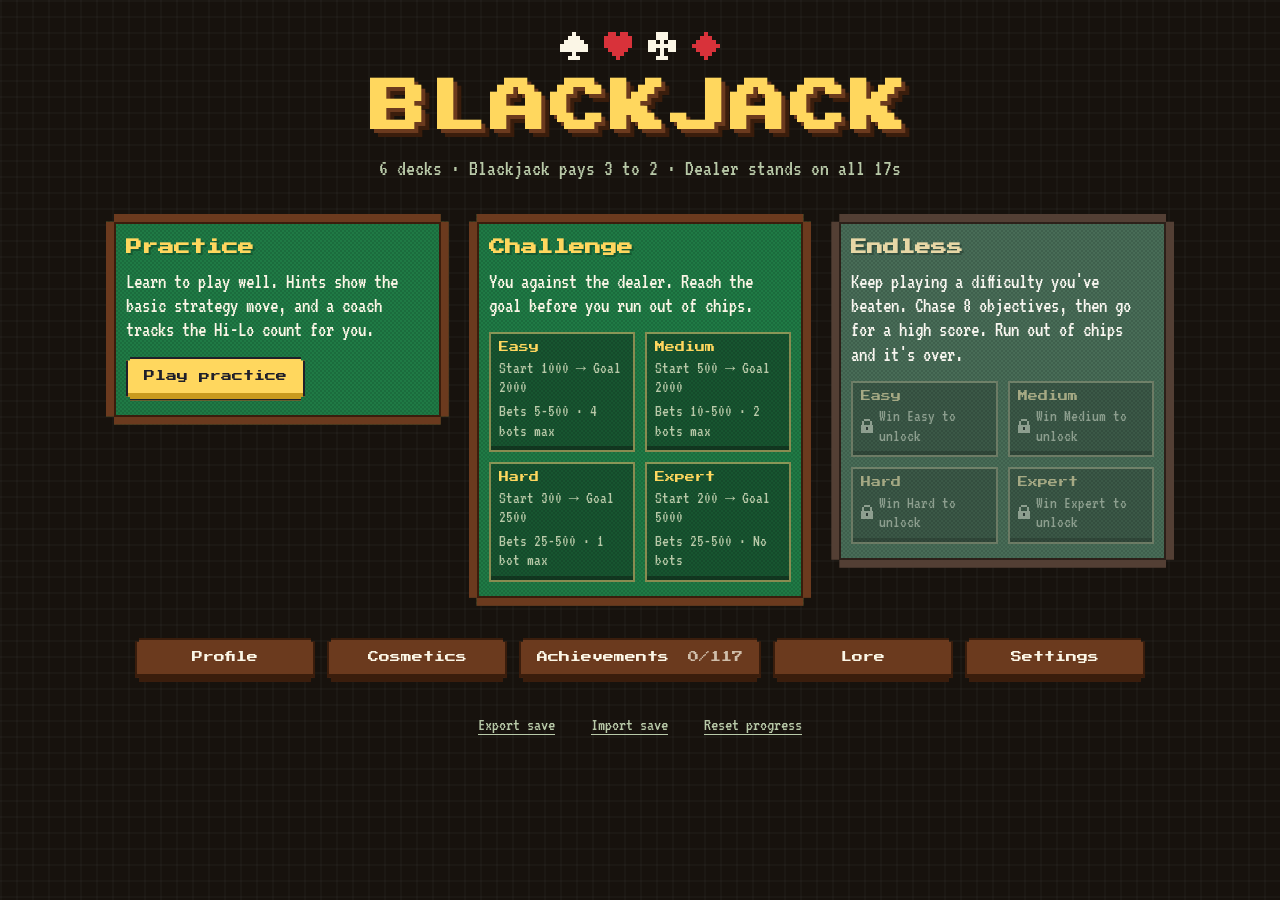
==== index.html @ fc5b804d "Add music and black-hole sounds for Eclipse A bossa nova on the main menu and a tune for each of the" ====
<!doctype html>
<html lang="en">
<head>
  <meta charset="utf-8">
  <meta name="viewport" content="width=device-width, initial-scale=1">
  <title>Blackjack Table</title>
  <link rel="preconnect" href="https://fonts.googleapis.com">
  <link rel="preconnect" href="https://fonts.gstatic.com" crossorigin>
  <link rel="stylesheet" href="https://fonts.googleapis.com/css2?family=Press+Start+2P&family=VT323&display=swap">
  <link rel="stylesheet" href="css/style.css">
  <link rel="stylesheet" href="css/scenarios.css">
  <link rel="stylesheet" href="css/cosmetics.css">
  <link rel="stylesheet" href="css/dealertalk.css">
  <link rel="stylesheet" href="css/sound.css">
</head>
<body>
  <!-- Main menu -->
  <section id="menu" class="menu" aria-label="Main menu"></section>
  <section id="lore" class="menu lore" aria-label="Lore" hidden></section>
  <section id="settings" class="menu lore" aria-label="Settings" hidden></section>

  <!-- Table -->
  <div id="game" hidden>
    <header class="topbar">
      <div class="brand">
        <h1>Blackjack</h1>
        <span id="mode-label" class="mode-label"></span>
      </div>
      <div class="stats">
        <div class="stat"><span class="stat-label">Bankroll</span><strong id="bankroll">0</strong></div>
        <div class="stat" id="goal-stat" hidden><span class="stat-label" id="goal-label">Goal</span><strong id="goal"></strong></div>
        <div class="stat"><span class="stat-label">Shoe</span><span id="shoe"></span></div>
        <button id="to-menu" class="btn btn-ghost" type="button">Menu</button>
      </div>
    </header>

    <main>
      <div class="progress" id="progress" hidden><div class="progress-fill" id="progress-fill"></div></div>
      <section class="table" aria-label="Blackjack table">
        <div class="dealer">
          <div class="dealer-label">Dealer <span id="dealer-total" class="total"></span></div>
          <div class="cards" id="dealer-cards"></div>
        </div>
        <div class="table-print">
          <div class="print-main">BLACKJACK PAYS 3 TO 2</div>
          <div class="print-sub" id="table-limits"></div>
        </div>
        <div class="message" id="message" aria-live="polite"></div>
        <div class="seats" id="seats"></div>
      </section>

      <section class="controls" id="controls" aria-label="Controls"></section>
      <section class="coach" id="coach" hidden aria-label="Practice coach"></section>
    </main>
  </div>

  <div class="overlay" id="overlay" hidden>
    <div class="dialog" id="dialog" role="dialog" aria-modal="true"></div>
  </div>

  <script src="js/save.js"></script>
  <script src="js/audio.js"></script>
  <script src="js/music.js"></script>
  <script src="js/engine.js"></script>
  <script src="js/strategy.js"></script>
  <script src="js/sprites.js"></script>
  <script src="js/modes.js"></script>
  <script src="js/dealers.js"></script>
  <script src="js/scenarios.js"></script>
  <script src="js/cosmetics.js"></script>
  <script src="js/achievements.js"></script>
  <script src="js/lore.js"></script>
  <script src="js/phrases.js"></script>
  <script src="js/dealertalk.js"></script>
  <script src="js/gamesounds.js"></script>
  <script src="js/ui.js"></script>
</body>
</html>
---- css/style.css ----
/* Pixel-art casino table. Everything snaps to a 2px / 4px grid: no blur, no gradients, no rounded corners. */
:root {
  --ink: #fbf6e6;
  --muted: #b8c9a8;
  --shadow: #0b0f0a;
  --felt: #1f7a45;
  --felt-dot: #1b6c3d;
  --felt-dark: #155a32;
  --felt-line: #e9d27a;
  --rail: #6b3a1e;
  --rail-light: #9a5a2c;
  --rail-dark: #3a1d0c;
  --gold: #ffd75e;
  --card: #fbf6e6;
  --card-edge: #2a2a33;
  --card-ink: #20202a;
  --card-red: #d8323a;
  --back: #b02a3a;
  --back-dark: #7a1a26;
  --win: #5fd068;
  --lose: #f05a4f;
  --push: #c8c2ae;
  --bg: #17120d;
  --btn: #fbf6e6;
  --btn-ink: #20202a;
  --btn-edge: #20202a;
  --font-pixel: "Press Start 2P", ui-monospace, "Courier New", monospace;
  --font-text: "VT323", ui-monospace, "Courier New", monospace;
  --card-w: 56px;
  --card-h: 80px;
  color-scheme: dark;
}

* { box-sizing: border-box; }
html, body { margin: 0; }
body {
  background-color: var(--bg);
  /* faint pixel grid on the casino floor */
  background-image:
    linear-gradient(90deg, rgba(255, 255, 255, 0.025) 2px, transparent 2px),
    linear-gradient(rgba(255, 255, 255, 0.025) 2px, transparent 2px);
  background-size: 16px 16px;
  color: var(--ink);
  font-family: var(--font-text);
  font-size: 20px;
  line-height: 1.15;
  min-height: 100vh;
  -webkit-font-smoothing: none;
}
svg { display: block; image-rendering: pixelated; }

/* Stepped corners for any "pixel box" */
.card, .table, .btn, .seat, .topbar, .result, .total, .bet-amount, .bot-tag {
  clip-path: polygon(
    0 var(--px, 4px), var(--px, 4px) var(--px, 4px), var(--px, 4px) 0,
    calc(100% - var(--px, 4px)) 0, calc(100% - var(--px, 4px)) var(--px, 4px), 100% var(--px, 4px),
    100% calc(100% - var(--px, 4px)), calc(100% - var(--px, 4px)) calc(100% - var(--px, 4px)),
    calc(100% - var(--px, 4px)) 100%, var(--px, 4px) 100%, var(--px, 4px) calc(100% - var(--px, 4px)),
    0 calc(100% - var(--px, 4px)));
}

/* ---------- top bar ---------- */
.topbar {
  display: flex; align-items: center; justify-content: space-between; flex-wrap: wrap; gap: 8px 16px;
  margin: 12px 16px 0; padding: 12px 16px;
  background: var(--rail);
  box-shadow: inset 0 -4px 0 var(--rail-dark), inset 0 4px 0 var(--rail-light);
}
.topbar h1 {
  margin: 0; font-family: var(--font-pixel); font-size: 18px; color: var(--gold);
  text-shadow: 3px 3px 0 var(--rail-dark); letter-spacing: 2px;
}
.stats { display: flex; align-items: center; gap: 16px; flex-wrap: wrap; }
.stat { display: flex; gap: 8px; align-items: baseline; }
.stat-label { font-family: var(--font-pixel); font-size: 8px; color: #e9c9a0; }
#bankroll { font-family: var(--font-pixel); font-size: 16px; color: var(--gold); text-shadow: 2px 2px 0 var(--rail-dark); }
#shoe { font-size: 20px; }

main { max-width: 1200px; margin: 0 auto; padding: 16px; }

/* ---------- table ---------- */
.table {
  --px: 12px;
  position: relative;
  background-color: var(--felt);
  /* 2px dither pattern on the felt */
  background-image: repeating-conic-gradient(var(--felt-dot) 0 25%, transparent 0 50%);
  background-size: 4px 4px;
  padding: 28px 24px 44px;
  box-shadow: inset 0 0 0 12px var(--rail), inset 0 0 0 16px var(--rail-dark);
  min-height: 520px;
}
.table::after { /* inner gold racetrack line */
  content: ""; position: absolute; inset: 24px; pointer-events: none;
  border: 2px dashed rgba(233, 210, 122, 0.3);
}

.dealer { display: flex; flex-direction: column; align-items: center; gap: 10px; min-height: 124px; padding-top: 8px; }
.dealer-label { font-family: var(--font-pixel); font-size: 10px; color: var(--felt-line); display: flex; align-items: center; gap: 8px; }

.table-print { text-align: center; margin: 16px auto 8px; color: var(--felt-line); }
.print-main { font-family: var(--font-pixel); font-size: 16px; letter-spacing: 2px; text-shadow: 2px 2px 0 var(--felt-dark); }
.print-sub { font-size: 18px; margin-top: 6px; opacity: 0.9; }

.message {
  text-align: center; min-height: 1.6em; margin: 6px 0 16px;
  font-family: var(--font-pixel); font-size: 11px; line-height: 1.6; color: #fff;
  text-shadow: 2px 2px 0 var(--shadow);
}

/* Seat 1 (first base) sits on the dealer's left = the right side of the screen. */
.seats { position: relative; z-index: 1; display: flex; flex-direction: row-reverse; justify-content: center; gap: 8px; flex-wrap: wrap-reverse; }
.seat {
  --px: 4px;
  flex: 1 1 0; min-width: 124px; max-width: 160px; min-height: 196px;
  padding: 8px; display: flex; flex-direction: column; gap: 6px;
  background: rgba(11, 15, 10, 0.22);
  box-shadow: inset 0 0 0 2px rgba(233, 210, 122, 0.55);
}
.seat.empty { background: transparent; box-shadow: none; outline: 2px dashed rgba(233, 210, 122, 0.45); outline-offset: -2px; clip-path: none; }
.seat.player { cursor: pointer; }
.seat.selected { box-shadow: inset 0 0 0 4px var(--gold); }
.seat.active { box-shadow: inset 0 0 0 4px #fff; animation: blink 0.8s steps(1) infinite; }
@keyframes blink { 50% { box-shadow: inset 0 0 0 4px var(--gold); } }

.seat-head { display: flex; align-items: center; gap: 6px; min-height: 22px; }
.seat-num {
  width: 20px; height: 20px; display: grid; place-items: center; flex: none;
  font-family: var(--font-pixel); font-size: 8px; color: var(--felt-dark); background: var(--felt-line);
}
.seat-name { flex: 1; font-size: 20px; overflow: hidden; text-overflow: ellipsis; white-space: nowrap; }
.bot-tag { --px: 2px; font-family: var(--font-pixel); font-size: 6px; padding: 3px 4px; background: var(--muted); color: var(--felt-dark); vertical-align: middle; }
.leave {
  background: none; border: none; color: var(--muted); cursor: pointer; padding: 0 4px;
  font-family: var(--font-pixel); font-size: 10px;
}
.leave:hover, .leave:focus-visible { color: #fff; }
.seat-body { flex: 1; display: flex; flex-direction: column; align-items: center; justify-content: flex-end; gap: 8px; }
.seat.empty .seat-body { justify-content: center; }
.seat-hint { color: var(--muted); font-size: 18px; }

.hands { display: flex; flex-direction: column; gap: 6px; width: 100%; align-items: center; }
.hand { display: flex; flex-direction: column; align-items: center; gap: 4px; padding: 4px; }
.hand.active-hand { background: rgba(255, 255, 255, 0.14); }
.hand.finished { opacity: 0.85; }
.hand-info { display: flex; gap: 6px; align-items: center; flex-wrap: wrap; justify-content: center; }
.hand-bet { color: var(--gold); font-size: 18px; }
.hand-tags { font-size: 16px; color: var(--muted); }
.total {
  --px: 2px; font-family: var(--font-pixel); font-size: 9px; padding: 4px 6px;
  background: var(--shadow); color: #fff;
}
.total:empty { display: none; }
.result { --px: 2px; font-family: var(--font-pixel); font-size: 8px; padding: 4px 5px; color: var(--shadow); }
.r-win, .r-blackjack { background: var(--win); }
.r-lose, .r-bust { background: var(--lose); }
.r-push, .r-surrender { background: var(--push); }

/* ---------- cards ---------- */
.cards { display: flex; min-height: var(--card-h); filter: drop-shadow(3px 3px 0 rgba(11, 15, 10, 0.55)); }
.card {
  --px: 4px;
  width: var(--card-w); height: var(--card-h); flex: none; position: relative;
  background: var(--card); color: var(--card-ink);
  box-shadow: inset 0 0 0 2px var(--card-edge), inset -4px -4px 0 2px #e2dbc4;
}
.card + .card { margin-left: calc(var(--card-w) * -0.5); }
.dealer .card + .card { margin-left: 8px; }
.card.red { color: var(--card-red); }
.card .corner {
  position: absolute; top: 7px; left: 7px; display: flex; flex-direction: column; align-items: center; gap: 4px;
}
.card .rank { font-family: var(--font-pixel); font-size: 11px; line-height: 1; }
.card .corner .px-suit { width: 10px; height: 10px; }
.card .pip { position: absolute; right: 7px; bottom: 7px; }
.card .pip .px-suit { width: 21px; height: 21px; }
.card.back {
  background-color: var(--back);
  background-image: repeating-conic-gradient(var(--back-dark) 0 25%, transparent 0 50%);
  background-size: 8px 8px;
  box-shadow: inset 0 0 0 2px var(--card-edge), inset 0 0 0 6px var(--card);
}
.card.fresh { animation: deal 0.24s steps(4) both; }
@keyframes deal {
  from { transform: translate(0, -32px); opacity: 0; }
  to { transform: none; opacity: 1; }
}

/* ---------- chips ---------- */
.bet-spot {
  min-width: 64px; min-height: 64px; padding: 6px;
  display: flex; flex-direction: column; align-items: center; justify-content: flex-end; gap: 4px;
  outline: 2px solid rgba(233, 210, 122, 0.6); outline-offset: -2px;
}
.bet-spot.empty { justify-content: center; font-family: var(--font-pixel); font-size: 8px; color: var(--felt-line); }
.stack { position: relative; width: 42px; }
.stack-chip { position: absolute; left: 0; width: 42px; height: 42px; }
.stack-chip .px-chip { width: 42px; height: 42px; filter: drop-shadow(0 2px 0 rgba(11, 15, 10, 0.6)); }
.bet-amount { --px: 2px; font-family: var(--font-pixel); font-size: 9px; color: var(--gold); background: var(--shadow); padding: 3px 5px; }

.chip-btn {
  background: none; border: none; padding: 0; cursor: pointer; color: var(--ink);
  display: flex; flex-direction: column; align-items: center; gap: 6px;
  font-family: var(--font-pixel); font-size: 9px;
}
.chip-btn .px-chip { width: 56px; height: 56px; filter: drop-shadow(0 4px 0 var(--shadow)); }
.chip-btn:hover:not(:disabled) .px-chip, .chip-btn:focus-visible .px-chip { transform: translateY(-4px); }
.chip-btn:active:not(:disabled) .px-chip { transform: translateY(2px); filter: none; }
.chip-btn:disabled { opacity: 0.3; cursor: not-allowed; }

/* ---------- controls ---------- */
.controls { margin-top: 20px; min-height: 120px; display: flex; flex-direction: column; align-items: center; gap: 14px; }
.row { display: flex; gap: 12px; align-items: center; flex-wrap: wrap; justify-content: center; }
.chip-rack { display: flex; gap: 12px; flex-wrap: wrap; justify-content: center; }
.betting-for { font-size: 22px; }
.betting-for strong { font-family: var(--font-pixel); font-size: 14px; color: var(--gold); }
.hint { color: var(--muted); font-size: 20px; margin: 0; text-align: center; }

.btn {
  --px: 4px;
  font-family: var(--font-pixel); font-size: 11px; line-height: 1;
  padding: 14px 18px 18px; border: none; cursor: pointer; min-height: 44px;
  background: var(--btn); color: var(--btn-ink);
  box-shadow: inset 0 0 0 2px var(--btn-edge), inset 0 -6px 0 2px #cfc6a8;
}
.btn:hover:not(:disabled), .btn:focus-visible { background: #fff; }
.btn:active:not(:disabled) { transform: translateY(2px); box-shadow: inset 0 0 0 2px var(--btn-edge), inset 0 -2px 0 2px #cfc6a8; }
.btn:disabled { opacity: 0.35; cursor: not-allowed; }
.btn-primary { background: var(--gold); box-shadow: inset 0 0 0 2px var(--btn-edge), inset 0 -6px 0 2px #c99a1e; }
.btn-primary:hover:not(:disabled) { background: #ffe58a; }
.btn-ghost { background: var(--rail); color: var(--ink); box-shadow: inset 0 0 0 2px var(--rail-dark), inset 0 -6px 0 2px var(--rail-dark); }
.btn-ghost:hover:not(:disabled), .btn-ghost:focus-visible { background: var(--rail-light); }
.btn-small { font-size: 8px; padding: 10px 8px 13px; min-height: 34px; width: 100%; }
.btn kbd { font-family: var(--font-pixel); font-size: 8px; opacity: 0.55; margin-left: 6px; }
.actions .btn { min-width: 124px; }
.insurance { font-size: 22px; }

:focus-visible { outline: 2px solid var(--gold); outline-offset: 2px; }

@media (prefers-reduced-motion: reduce) {
  .card.fresh, .seat.active { animation: none; }
}

@media (max-width: 720px) {
  :root { --card-w: 42px; --card-h: 60px; }
  body { font-size: 18px; }
  main { padding: 8px; }
  .topbar { margin: 8px 8px 0; }
  .topbar h1 { font-size: 14px; }
  .table { --px: 8px; padding: 20px 14px 28px; box-shadow: inset 0 0 0 8px var(--rail), inset 0 0 0 12px var(--rail-dark); }
  .table::after { inset: 16px; }
  .print-main { font-size: 11px; }
  .print-sub { font-size: 15px; }
  .message { font-size: 9px; }
  .seat { min-width: 96px; min-height: 150px; padding: 6px; }
  .seat.empty { min-height: 90px; }
  .card .corner { top: 5px; left: 5px; }
  .card .rank { font-size: 8px; }
  .card .corner .px-suit { width: 7px; height: 7px; }
  .card .pip { right: 5px; bottom: 5px; }
  .card .pip .px-suit { width: 14px; height: 14px; }
  .chip-btn .px-chip { width: 42px; height: 42px; }
  .btn kbd { display: none; }
  .actions .btn { min-width: 0; flex: 1 1 30%; font-size: 9px; }
}

/* ======================================================================
   Main menu
   ====================================================================== */
[hidden] { display: none !important; }
.menu { max-width: 1100px; margin: 0 auto; padding: 32px 16px 48px; display: flex; flex-direction: column; gap: 32px; }
.menu-title { text-align: center; display: flex; flex-direction: column; align-items: center; gap: 16px; }
.menu-suits { display: flex; gap: 16px; color: var(--ink); }
.menu-suits .red { color: var(--card-red); }
.menu-suits .px-suit { width: 28px; height: 28px; }
.menu-title h1 {
  margin: 0; font-family: var(--font-pixel); font-size: clamp(28px, 7vw, 56px); color: var(--gold);
  text-shadow: 4px 4px 0 var(--rail), 8px 8px 0 var(--rail-dark); letter-spacing: 4px;
}
.tagline { margin: 0; color: var(--muted); font-size: 22px; }
.modes { display: grid; grid-template-columns: repeat(auto-fit, minmax(280px, 1fr)); gap: 20px; align-items: start; }
.mode-card {
  --px: 8px;
  background-color: var(--felt);
  background-image: repeating-conic-gradient(var(--felt-dot) 0 25%, transparent 0 50%);
  background-size: 4px 4px;
  padding: 24px 20px; display: flex; flex-direction: column; gap: 14px;
  box-shadow: inset 0 0 0 8px var(--rail), inset 0 0 0 10px var(--rail-dark);
  clip-path: polygon(0 8px, 8px 8px, 8px 0, calc(100% - 8px) 0, calc(100% - 8px) 8px, 100% 8px, 100% calc(100% - 8px),
    calc(100% - 8px) calc(100% - 8px), calc(100% - 8px) 100%, 8px 100%, 8px calc(100% - 8px), 0 calc(100% - 8px));
}
.mode-card h2 { margin: 0; font-family: var(--font-pixel); font-size: 16px; color: var(--gold); text-shadow: 2px 2px 0 var(--felt-dark); }
.mode-card p { margin: 0; font-size: 21px; }
.mode-card .btn { align-self: flex-start; }
.mode-card.locked { filter: saturate(0.4); }
.mode-stat { color: var(--felt-line); }
.lock { display: flex; align-items: center; gap: 14px; color: var(--felt-line); }
.px-lock { width: 36px; height: 40px; flex: none; }
.diffs { display: grid; grid-template-columns: 1fr 1fr; gap: 10px; }
.diff {
  font: inherit; text-align: left; cursor: pointer; padding: 10px 10px 12px; border: none;
  background: rgba(11, 15, 10, 0.35); color: var(--ink);
  box-shadow: inset 0 0 0 2px rgba(233, 210, 122, 0.55), inset 0 -4px 0 2px rgba(11, 15, 10, 0.4);
  display: flex; flex-direction: column; gap: 4px;
}
.diff:hover, .diff:focus-visible { background: rgba(11, 15, 10, 0.55); box-shadow: inset 0 0 0 2px var(--gold), inset 0 -4px 0 2px rgba(11, 15, 10, 0.4); }
.diff.won { box-shadow: inset 0 0 0 2px var(--gold), inset 0 -4px 0 2px rgba(11, 15, 10, 0.4); }
.diff-name { font-family: var(--font-pixel); font-size: 10px; color: var(--gold); }
.diff-line { font-size: 17px; color: var(--muted); }
.star { color: var(--gold); }
.menu-foot { display: flex; flex-wrap: wrap; justify-content: center; gap: 4px 24px; }
.link-btn { background: none; border: none; color: var(--muted); font: inherit; font-size: 18px; cursor: pointer; text-decoration: underline; text-underline-offset: 4px; }
.link-btn:hover, .link-btn:focus-visible { color: var(--ink); }

/* ======================================================================
   In-game extras
   ====================================================================== */
.brand { display: flex; align-items: baseline; gap: 14px; flex-wrap: wrap; }
.mode-label { font-family: var(--font-pixel); font-size: 9px; color: #e9c9a0; }
#goal { font-family: var(--font-pixel); font-size: 13px; color: var(--ink); }

.progress { height: 12px; margin: 0 4px 14px; background: var(--shadow); box-shadow: inset 0 0 0 2px var(--rail-dark); padding: 2px; }
.progress-fill {
  height: 100%; width: 0; background-color: var(--gold);
  background-image: repeating-linear-gradient(90deg, transparent 0 6px, rgba(11, 15, 10, 0.25) 6px 8px);
  transition: width 0.4s steps(5);
}

.btn.recommended { background: var(--win); box-shadow: inset 0 0 0 2px var(--btn-edge), inset 0 -6px 0 2px #2f8a3a; animation: nudge 0.9s steps(1) infinite; }
@keyframes nudge { 50% { transform: translateY(-2px); } }
.dots { letter-spacing: 6px; }

.coach {
  --px: 4px;
  margin-top: 16px; padding: 14px 16px; display: flex; flex-direction: column; gap: 10px;
  background: #1d2a22; box-shadow: inset 0 0 0 2px var(--felt-line);
  clip-path: polygon(0 4px, 4px 4px, 4px 0, calc(100% - 4px) 0, calc(100% - 4px) 4px, 100% 4px, 100% calc(100% - 4px),
    calc(100% - 4px) calc(100% - 4px), calc(100% - 4px) 100%, 4px 100%, 4px calc(100% - 4px), 0 calc(100% - 4px));
}
.coach-head { display: flex; justify-content: space-between; align-items: center; gap: 12px; flex-wrap: wrap; }
.coach h2 { margin: 0; font-family: var(--font-pixel); font-size: 12px; color: var(--felt-line); }
.toggles { display: flex; gap: 8px; }
.toggle {
  font-family: var(--font-pixel); font-size: 8px; padding: 8px 10px; cursor: pointer; border: none;
  background: var(--shadow); color: var(--muted); box-shadow: inset 0 0 0 2px var(--muted);
}
.toggle.on { background: var(--felt-line); color: var(--shadow); box-shadow: inset 0 0 0 2px var(--felt-line); }
.count { display: flex; gap: 24px; flex-wrap: wrap; }
.count div { display: flex; flex-direction: column; gap: 4px; }
.count strong { font-family: var(--font-pixel); font-size: 16px; color: var(--ink); font-variant-numeric: tabular-nums; }
.coach p { margin: 0; font-size: 21px; }
.advice strong { font-family: var(--font-pixel); font-size: 12px; color: var(--win); }
.feedback.ok { color: var(--win); }
.feedback.bad { color: var(--lose); }
.accuracy, .legend { color: var(--muted); }
.legend { font-size: 17px !important; }

/* Dialog */
.overlay {
  position: fixed; inset: 0; z-index: 50; display: grid; place-items: center; padding: 16px;
  background-color: rgba(11, 15, 10, 0.7);
  background-image: repeating-conic-gradient(rgba(11, 15, 10, 0.5) 0 25%, transparent 0 50%);
  background-size: 4px 4px;
}
.dialog {
  max-width: 440px; width: 100%; padding: 28px 24px; text-align: center; display: flex; flex-direction: column; gap: 14px;
  background: var(--rail); box-shadow: inset 0 0 0 4px var(--rail-dark), inset 0 8px 0 4px var(--rail-light);
  clip-path: polygon(0 8px, 8px 8px, 8px 0, calc(100% - 8px) 0, calc(100% - 8px) 8px, 100% 8px, 100% calc(100% - 8px),
    calc(100% - 8px) calc(100% - 8px), calc(100% - 8px) 100%, 8px 100%, 8px calc(100% - 8px), 0 calc(100% - 8px));
}
.dialog h2 { margin: 0; font-family: var(--font-pixel); font-size: 16px; color: var(--gold); text-shadow: 2px 2px 0 var(--rail-dark); line-height: 1.5; }
.dialog p { margin: 0; font-size: 22px; }
.dialog .unlock { font-family: var(--font-pixel); font-size: 11px; color: var(--win); line-height: 1.6; }

@media (prefers-reduced-motion: reduce) {
  .btn.recommended { animation: none; }
}
@media (max-width: 720px) {
  .diffs { grid-template-columns: 1fr; }
  .count { gap: 16px; }
  .count strong { font-size: 13px; }
}
.locked-diff { cursor: default; opacity: 0.6; }
.locked-diff .diff-line { display: flex; align-items: center; gap: 6px; }
.locked-diff .px-lock { width: 12px; height: 14px; }
.menu-extras { display: flex; justify-content: center; }
.btn-count { opacity: 0.7; margin-left: 8px; }

/* ---------- menu sections and lore ---------- */
.menu-extras { flex-wrap: wrap; gap: 12px; }
.extra-btn { min-width: 180px; }
.lore-head { display: flex; align-items: center; gap: 20px; flex-wrap: wrap; }
.lore-head h1 {
  margin: 0; font-family: var(--font-pixel); font-size: clamp(24px, 5vw, 40px); color: var(--gold);
  text-shadow: 4px 4px 0 var(--rail), 8px 8px 0 var(--rail-dark); letter-spacing: 4px;
}
.lore .tagline { text-align: left; }
.lore-row { display: flex; flex-direction: column; gap: 12px; }
.lore-row h2 { margin: 0; font-family: var(--font-pixel); font-size: 14px; color: var(--felt-line); }
.lore-pair { display: grid; grid-template-columns: repeat(auto-fit, minmax(300px, 1fr)); gap: 16px; }
.lore-card {
  display: flex; gap: 16px; align-items: flex-start; padding: 16px;
  background: #1d1712; box-shadow: inset 0 0 0 2px var(--rail-light), inset 0 -4px 0 2px var(--rail-dark);
  clip-path: polygon(0 4px, 4px 4px, 4px 0, calc(100% - 4px) 0, calc(100% - 4px) 4px, 100% 4px, 100% calc(100% - 4px),
    calc(100% - 4px) calc(100% - 4px), calc(100% - 4px) 100%, 4px 100%, 4px calc(100% - 4px), 0 calc(100% - 4px));
}
.lore-card.space { background: #10122a; box-shadow: inset 0 0 0 2px #7ff0ff, inset 0 -4px 0 2px #08081a; }
.lore-card.locked { opacity: 0.6; }
.lore-portrait {
  flex: none; width: 96px; height: 112px; display: grid; place-items: center;
  background: var(--shadow); box-shadow: inset 0 0 0 2px var(--rail-dark);
}
.lore-portrait .dealer-sprite { width: 96px; height: 112px; }
.lore-portrait .px-lock { width: 36px; height: 40px; color: var(--muted); }
.lore-text { min-width: 0; display: flex; flex-direction: column; gap: 6px; }
.lore-text h3 { margin: 0; font-family: var(--font-pixel); font-size: 13px; color: var(--gold); line-height: 1.4; }
.lore-text h4 { margin: 6px 0 0; font-family: var(--font-pixel); font-size: 9px; color: var(--felt-line); }
.lore-text p { margin: 0; font-size: 20px; }
.lore-sub { color: var(--muted); font-size: 18px !important; }
@media (max-width: 720px) {
  .lore-card { flex-direction: column; }
  .extra-btn { min-width: 0; flex: 1 1 40%; }
}
.run-line { color: var(--gold); }

/* ---------- Practice: coach beside the table, everything on one screen ---------- */
@media (min-width: 1100px) {
  main.with-coach {
    max-width: 1500px; display: grid; grid-template-columns: minmax(0, 1fr) 280px; column-gap: 16px; align-items: start;
  }
  main.with-coach > .progress, main.with-coach > .table, main.with-coach > .controls { grid-column: 1; }
  main.with-coach > .coach { grid-column: 2; grid-row: 1 / span 2; margin-top: 0; position: sticky; top: 16px; }
  main.with-coach .coach-head { flex-direction: column; align-items: flex-start; }
  main.with-coach .seat { min-width: 100px; }
  main.with-coach .seats { flex-wrap: nowrap; }
  main.with-coach .count { gap: 16px; }
  main.with-coach .coach p { font-size: 19px; }
  main.with-coach .legend { font-size: 15px !important; }
}
/* Shorter windows: tighten the table so the action buttons stay in view. */
@media (min-width: 701px) and (max-height: 820px) {
  body:not([data-stage]) main { padding-top: 8px; padding-bottom: 4px; }
  body:not([data-stage]) .topbar { margin-top: 8px; padding-top: 8px; padding-bottom: 8px; }
  body:not([data-stage]) .table { min-height: 0; padding: 20px 24px 30px; }
  body:not([data-stage]) .dealer { min-height: 104px; gap: 6px; }
  body:not([data-stage]) .table-print { margin: 8px auto 4px; }
  body:not([data-stage]) .print-sub { margin-top: 2px; }
  body:not([data-stage]) .message { margin: 4px 0 8px; }
  body:not([data-stage]) .seat { min-height: 160px; }
  body:not([data-stage]) .controls { margin-top: 12px; min-height: 0; gap: 10px; }
  /* betting: seat info, chips and buttons share rows instead of stacking three high */
  body:not([data-stage]) .controls:has(.chip-rack) { flex-direction: row; flex-wrap: wrap; justify-content: center; column-gap: 20px; }
  body:not([data-stage]) .controls .betting-for { flex-basis: 100%; text-align: center; }
}
/* The top bar's margin no longer pushes the page 12px past the window (no stray scrollbar). */
body { display: flow-root; }
---- css/scenarios.css ----
/* Scenes (see js/scenarios.js). Two layouts:
   - Stage (landscape windows): the room, dealer, table rail, scoreboard and chip tray are one 1536x864 picture, and
     the game's HTML is placed on the same grid and scaled with it, so everything reads as one scene.
   - Stacked (phones, narrow windows): the usual layout over the room, with the dealer standing above the table. */

#scene-backdrop {
  position: fixed; inset: 0; z-index: -1; pointer-events: none; overflow: hidden;
  background: var(--bg);
}
#scene-backdrop svg { display: block; image-rendering: pixelated; }
body[data-scene] { background-image: none; }

/* ============================== stage ============================== */
body[data-stage] { overflow: hidden; }
body[data-stage] #scene-backdrop .scene-art svg {
  position: absolute; left: var(--stage-x); top: var(--stage-y);
  width: calc(1536px * var(--stage-s)); height: calc(864px * var(--stage-s));
}
body[data-stage] #game {
  position: fixed; left: var(--stage-x); top: var(--stage-y); width: 1536px; height: 864px;
  transform: scale(var(--stage-s)); transform-origin: 0 0;
}
body[data-stage] main { position: absolute; inset: 0; max-width: none; margin: 0; padding: 0; pointer-events: none; }
body[data-stage] main > * { pointer-events: auto; }

/* top bar sits on the painted scoreboard */
body[data-stage] .topbar {
  position: absolute; left: 176px; top: 14px; width: 1184px; height: 46px; margin: 0; padding: 0 12px;
  background: none; box-shadow: none; clip-path: none; flex-wrap: nowrap;
}
body[data-stage] .progress { position: absolute; left: 192px; width: 1152px; top: 62px; height: 10px; margin: 0; padding: 1px; }

/* felt: exactly the painted table's inner shape */
body[data-stage] .table {
  position: absolute; left: 216px; top: 256px; width: 1104px; height: 432px; min-height: 0;
  padding: 16px 40px 26px; box-shadow: none; display: flex; flex-direction: column;
}
body[data-stage] .table::after { display: none; }
body[data-stage] .table .dealer { min-height: 112px; padding-top: 0; gap: 6px; }
body[data-stage] .table-print { margin: 4px auto 0; }
body[data-stage] .print-main { font-size: 14px; }
body[data-stage] .print-sub { font-size: 16px; margin-top: 2px; }
body[data-stage] .message { margin: 4px 0 6px; }
body[data-stage] .seats { margin-top: auto; zoom: 0.86; }
body[data-stage] .seat { min-height: 172px; }
/* seats follow the table's curve: the outer ones sit higher */
body[data-stage] .seats > .seat:nth-child(1), body[data-stage] .seats > .seat:nth-child(7) { transform: translateY(-26px); }
body[data-stage] .seats > .seat:nth-child(2), body[data-stage] .seats > .seat:nth-child(6) { transform: translateY(-10px); }

/* controls sit in the painted chip tray: chips in the slot, buttons below, status lines in the side wings */
body[data-stage] .controls {
  position: absolute; left: 336px; width: 864px; top: 730px; height: 130px; min-height: 0; margin: 0;
  justify-content: flex-start; gap: 6px; background: none;
}
body[data-stage] .controls .betting-for { position: absolute; left: 0; top: 10px; width: 180px; font-size: 19px; line-height: 1.2; text-align: left; }
body[data-stage] .controls .betting-for .hint { display: block; font-size: 16px; text-align: left; }
body[data-stage] .controls > .hint:not(.dots) { position: absolute; right: 0; top: 10px; width: 180px; font-size: 17px; text-align: right; }
body[data-stage] .controls .chip-rack { gap: 10px; }
body[data-stage] .controls .row.actions,
body[data-stage] .controls .insurance { margin-top: 22px; }
body[data-stage] .coach { display: none; }

/* the painted dealer breathes and blinks */
body[data-stage] #scene-backdrop .dl-body { animation: sd-breathe 3.2s steps(1) infinite; }

/* ============================== stacked ============================== */
/* The art fills the window's height and sits on the floor; narrow screens crop the sides. */
body[data-scene]:not([data-stage]) #scene-backdrop .scene-art svg {
  position: absolute; left: 50%; bottom: 0; transform: translateX(-50%);
  width: max(100vw, 177.78vh); height: auto; aspect-ratio: 16 / 9;
}
body[data-scene]:not([data-stage]) main { max-width: 1020px; padding-top: 0; }
body[data-scene]:not([data-stage]) .topbar { max-width: 1180px; margin-left: auto; margin-right: auto; }
body[data-scene]:not([data-stage]) .controls {
  margin-top: 0; padding: 12px 12px 14px; background: var(--rail);
  box-shadow: inset 0 -4px 0 var(--rail-dark), inset 0 4px 0 var(--rail-dark), inset 4px 0 0 var(--rail-dark), inset -4px 0 0 var(--rail-dark);
}
body[data-scene]:not([data-stage]) .coach { margin-top: 12px; background: var(--rail-dark); padding: 10px 12px; }
body[data-scene]:not([data-stage]) .table { z-index: 1; padding-top: 16px; min-height: 470px; }
body[data-scene]:not([data-stage]) .table .dealer { min-height: 104px; }
body[data-scene]:not([data-stage]) .table-print { margin-top: 8px; }

/* Dealer at the room's pixel size (--scene-px), behind the top edge of the table. */
#scene-dealer {
  --p: var(--scene-px, 6px);
  position: relative; display: flex; justify-content: center;
  height: calc(var(--p) * 21); margin-bottom: calc(var(--p) * -1); pointer-events: none; overflow: hidden;
}
#scene-dealer .sd-figure { width: calc(var(--p) * 24); height: calc(var(--p) * 28); }
#scene-dealer .dealer-sprite { width: 100%; height: 100%; }

/* ============================== shared ============================== */
.dl-blink { opacity: 0; animation: sd-blink 4.5s steps(1) infinite; }
@keyframes sd-breathe { 50% { transform: translateY(1px); } }
@keyframes sd-blink { 0%, 93% { opacity: 0; } 94%, 97% { opacity: 1; } 98% { opacity: 0; } }

/* Intro: the room and its name first, then the cards, seats and buttons fade in. */
.scene-plate {
  position: absolute; left: 50%; top: 42%; transform: translate(-50%, -50%);
  display: flex; flex-direction: column; align-items: center; gap: 8px; text-align: center;
  padding: 14px 22px; background: rgba(8, 6, 10, 0.85); box-shadow: inset 0 0 0 4px var(--rail-light, #c9a24a);
  opacity: 0; transition: opacity 0.3s steps(3);
}
.scene-plate b { font-family: var(--font-pixel); font-size: clamp(14px, 2.4vw, 24px); color: var(--gold); text-shadow: 3px 3px 0 #000; }
.scene-plate span { font-family: var(--font-text); font-size: 22px; color: var(--ink); }
body.scene-intro .scene-plate { opacity: 1; }
body[data-scene] #game { transition: opacity 0.6s steps(6); }
body.scene-intro #game { opacity: 0; }

/* Ambient animation (groups tagged in the SVG). */
#scene-backdrop .sc-twinkle { animation: sc-twinkle 2.4s steps(1) infinite; }
#scene-backdrop .sc-blink { animation: sc-blink 1s steps(1) infinite; }
#scene-backdrop .sc-blink2 { animation: sc-blink 1s steps(1) infinite 0.5s; }
#scene-backdrop .sc-pulse { animation: sc-pulse 3s steps(3) infinite alternate; }
#scene-backdrop .sc-pulse2 { animation: sc-pulse 3s steps(3) infinite alternate 1.5s; }
#scene-backdrop .sc-flicker { animation: sc-flicker 5s steps(1) infinite; }
#scene-backdrop .sc-flicker2 { animation: sc-flicker 7s steps(1) infinite 2s; }
#scene-backdrop .sc-chase { animation: sc-blink 1.5s steps(1) infinite; }
#scene-backdrop .sc-d1 { animation-delay: 0.5s; }
#scene-backdrop .sc-d2 { animation-delay: 1s; }
@keyframes sc-twinkle { 0%, 100% { opacity: 1; } 40% { opacity: 0.2; } 70% { opacity: 0.7; } }
@keyframes sc-blink { 50% { opacity: 0.15; } }
@keyframes sc-pulse { from { opacity: 0.35; } to { opacity: 1; } }
@keyframes sc-flicker { 0%, 100% { opacity: 1; } 80% { opacity: 1; } 82% { opacity: 0.1; } 84% { opacity: 1; } 86% { opacity: 0.2; } 88% { opacity: 1; } }

@media (prefers-reduced-motion: reduce) {
  #scene-backdrop *, #scene-dealer *, .dl-blink { animation: none !important; }
  body[data-scene] #game { transition: none; }
}

/* ============================== 3/4 perspective view (stage + data-view="3d") ==============================
   The felt is a half-moon seen at an angle. Seats become betting spots along the curve: far seats (the sides)
   are smaller, near seats bigger. Positions are in px on the 1536x864 stage, relative to the felt box. */
body[data-view="3d"] .table {
  left: 280px; top: 376px; width: 976px; height: 304px; padding: 6px 0 0; overflow: visible;
}
body[data-view="3d"] .table .dealer { min-height: 102px; gap: 4px; }
body[data-view="3d"] .table .dealer-label { font-size: 8px; }
body[data-view="3d"] .table-print { margin: 14px auto 0; }
body[data-view="3d"] .print-main { font-size: 11px; letter-spacing: 1px; }
body[data-view="3d"] .print-sub { font-size: 14px; }
body[data-view="3d"] .message { margin: 2px auto 0; max-width: 460px; font-size: 9px; line-height: 1.5; }
body[data-view="3d"] .seats { position: absolute; inset: 0; margin: 0; zoom: 1; display: block; }
body[data-view="3d"] .seats > .seat {
  position: absolute; width: 150px; min-width: 0; max-width: none; min-height: 0; padding: 2px;
  background: none; box-shadow: none; outline: none; clip-path: none;
  transform-origin: 50% 100%; gap: 2px;
}
body[data-view="3d"] .seats > .seat.selected .seat-head,
body[data-view="3d"] .seats > .seat.active .seat-head { background: var(--gold); color: var(--card-ink); }
body[data-view="3d"] .seats > .seat.active { animation: none; }
body[data-view="3d"] .seat-head { min-height: 16px; justify-content: center; padding: 1px 4px; background: rgba(11, 15, 10, 0.45); }
body[data-view="3d"] .seat-num { width: 16px; height: 16px; font-size: 7px; }
body[data-view="3d"] .seat-name { flex: 0 1 auto; font-size: 17px; }
body[data-view="3d"] .seat-body { flex-direction: row; align-items: flex-end; justify-content: center; gap: 4px; }
body[data-view="3d"] .seat.empty .seat-body { flex-direction: column; align-items: center; }
body[data-view="3d"] .seat.empty .seat-body { gap: 3px; }
body[data-view="3d"] .seat.empty .btn-small { width: 92px; min-height: 24px; padding: 6px 4px 8px; font-size: 7px; }
body[data-view="3d"] .bet-spot { min-width: 52px; min-height: 52px; padding: 4px; border-radius: 50%; outline: none; box-shadow: inset 0 0 0 2px rgba(233, 210, 122, 0.6); }
body[data-view="3d"] .hand { padding: 2px; }
/* seat 1 (first base) is nth-child(1), on the right; seat 7 on the left */
body[data-view="3d"] .seats > .seat:nth-child(1) { left: 872px; bottom: 158px; transform: translateX(-50%) scale(0.74); }
body[data-view="3d"] .seats > .seat:nth-child(2) { left: 780px; bottom: 88px; transform: translateX(-50%) scale(0.84); }
body[data-view="3d"] .seats > .seat:nth-child(3) { left: 647px; bottom: 40px; transform: translateX(-50%) scale(0.93); }
body[data-view="3d"] .seats > .seat:nth-child(4) { left: 488px; bottom: 20px; transform: translateX(-50%); }
body[data-view="3d"] .seats > .seat:nth-child(5) { left: 329px; bottom: 40px; transform: translateX(-50%) scale(0.93); }
body[data-view="3d"] .seats > .seat:nth-child(6) { left: 196px; bottom: 88px; transform: translateX(-50%) scale(0.84); }
body[data-view="3d"] .seats > .seat:nth-child(7) { left: 104px; bottom: 158px; transform: translateX(-50%) scale(0.74); }
/* chip tray nearest the camera */
body[data-view="3d"] .controls { left: 352px; width: 832px; top: 754px; height: 110px; gap: 4px; }
body[data-view="3d"] .controls .chip-btn .px-chip { width: 42px; height: 42px; }
body[data-view="3d"] .controls .chip-btn { gap: 2px; font-size: 8px; }
body[data-view="3d"] .controls .btn { min-height: 36px; padding: 10px 14px 14px; }
body[data-view="3d"] .controls .betting-for { top: 6px; width: 170px; }
body[data-view="3d"] .controls > .hint:not(.dots) { top: 6px; width: 170px; }
body[data-view="3d"] .controls .row.actions,
body[data-view="3d"] .controls .insurance { margin-top: 30px; }

/* The seat's "×" (leave / remove bot) gets its own dark badge so it reads on any felt or highlighted seat. */
body[data-scene] .seat .leave {
  background: rgba(11, 15, 10, 0.8); color: #fbf6e6; padding: 3px 5px; line-height: 1;
  box-shadow: inset 0 0 0 1px rgba(251, 246, 230, 0.35);
}
body[data-scene] .seat .leave:hover, body[data-scene] .seat .leave:focus-visible { background: var(--lose); color: #fff; }

/* ---------- fix round (table thread): no overlaps on the stage ---------- */
/* Chip values sit on the chip itself, so the rack fits its box and nothing is cut off. */
body[data-stage] .controls .chip-btn { position: relative; gap: 0; }
body[data-stage] .controls .chip-btn span {
  position: absolute; inset: 0; display: grid; place-items: center; font-size: 8px; color: #fff; pointer-events: none;
  text-shadow: 1px 0 0 #000, -1px 0 0 #000, 0 1px 0 #000, 0 -1px 0 #000, 1px 1px 0 #000;
}
body[data-stage] .controls { justify-content: center; }
/* The table message stays on one line so it never runs into the seat tags below it. */
body[data-view="3d"] .message { max-width: 760px; white-space: nowrap; overflow: hidden; text-overflow: ellipsis; }
/* Smaller, tighter cards on the stage so neighbouring hands and name tags don't collide. */
body[data-view="3d"] .table { --card-w: 40px; --card-h: 57px; }
body[data-view="3d"] .seat .card + .card { margin-left: calc(var(--card-w) * -0.62); }
body[data-view="3d"] .card .corner { top: 4px; left: 4px; gap: 2px; }
body[data-view="3d"] .card .rank { font-size: 8px; }
body[data-view="3d"] .card .corner .px-suit { width: 7px; height: 7px; }
body[data-view="3d"] .card .pip { right: 4px; bottom: 4px; }
body[data-view="3d"] .card .pip .px-suit { width: 14px; height: 14px; }
/* Name tags always draw above cards, from any seat. */
body[data-view="3d"] .seats > .seat { z-index: 1; }
body[data-view="3d"] .seats > .seat .seat-head { position: relative; z-index: 3; }
body[data-view="3d"] .seats > .seat.active { z-index: 2; }
/* The name tag sits under the cards, so a growing hand never pushes it into the table text;
   split hands line up side by side instead of stacking up the felt. */
body[data-view="3d"] .seats > .seat:not(.empty) { flex-direction: column-reverse; }
body[data-view="3d"] .seat .hands { flex-direction: row; align-items: flex-end; gap: 2px; width: auto; }
body[data-view="3d"] .seat.split-3 .hands, body[data-view="3d"] .seat.split-4 .hands { zoom: 0.8; }
body[data-view="3d"] .seat .hand-info { gap: 3px; }
/* A little more room between the table text and the nearest hands. */
body[data-view="3d"] .table-print { margin-top: 6px; }
body[data-view="3d"] .seats > .seat:nth-child(3), body[data-view="3d"] .seats > .seat:nth-child(5) { bottom: 26px; }
body[data-view="3d"] .seats > .seat:nth-child(4) { bottom: 6px; }

/* ---------- fix round 2: round bet circle, name tags inside the felt ---------- */
/* The betting circle is a fixed circle; chips stack up out of it and the amount sits under it. */
body[data-view="3d"] .bet-spot {
  position: relative; width: 50px; height: 50px; min-width: 0; min-height: 0; padding: 0; flex: none;
  display: block; margin-bottom: 14px;
}
body[data-view="3d"] .bet-spot.empty { display: grid; place-items: center; margin-bottom: 0; }
body[data-view="3d"] .bet-spot .stack { position: absolute; left: 50%; bottom: 8px; width: 34px; transform: translateX(-50%); }
body[data-view="3d"] .bet-spot .stack-chip { width: 34px; height: 34px; }
body[data-view="3d"] .bet-spot .stack-chip .px-chip { width: 34px; height: 34px; }
body[data-view="3d"] .bet-spot .bet-amount {
  position: absolute; left: 50%; top: 100%; transform: translate(-50%, -6px); white-space: nowrap; font-size: 8px; padding: 2px 4px;
}
/* Seats sit a little higher and smaller near the camera so every name tag stays on the felt, clear of the rail. */
body[data-view="3d"] .table .dealer { min-height: 92px; }
body[data-view="3d"] .table-print { margin-top: 0; }
body[data-view="3d"] .seat-head { min-height: 14px; }
body[data-view="3d"] .seat-name { font-size: 15px; }
body[data-view="3d"] .seats > .seat { width: 136px; }
body[data-view="3d"] .seats > .seat:nth-child(1) { left: 858px; bottom: 172px; transform: translateX(-50%) scale(0.72); }
body[data-view="3d"] .seats > .seat:nth-child(2) { left: 772px; bottom: 104px; transform: translateX(-50%) scale(0.8); }
body[data-view="3d"] .seats > .seat:nth-child(3) { left: 643px; bottom: 40px; transform: translateX(-50%) scale(0.88); }
body[data-view="3d"] .seats > .seat:nth-child(4) { left: 488px; bottom: 16px; transform: translateX(-50%) scale(0.94); }
body[data-view="3d"] .seats > .seat:nth-child(5) { left: 333px; bottom: 40px; transform: translateX(-50%) scale(0.88); }
body[data-view="3d"] .seats > .seat:nth-child(6) { left: 204px; bottom: 104px; transform: translateX(-50%) scale(0.8); }
body[data-view="3d"] .seats > .seat:nth-child(7) { left: 118px; bottom: 172px; transform: translateX(-50%) scale(0.72); }
body[data-view="3d"] .seat .hand-info, body[data-view="3d"] .seat .hand-info * { white-space: nowrap; }
---- css/cosmetics.css ----
/* Cosmetics: card backs, felts, chip sets, card faces, plus the collection screen and achievement toast.
   Load after style.css. Everything is driven by data-cos-* attributes that cosmetics.js sets on <html>. */

/* ---------- card backs ---------- */
html[data-cos-back] .card.back {
  background: var(--cos-back-img) 0 0 / calc(var(--cos-back-frames) * 100%) 100% no-repeat;
  box-shadow: inset 0 0 0 2px var(--card-edge);
}
html[data-cos-back-anim] .card.back {
  --frames: var(--cos-back-frames); --dur: var(--cos-back-dur);
  animation: cos-frames var(--cos-back-dur) steps(var(--cos-back-frames)) infinite;
}
html[data-cos-back-anim] .card.back.fresh {
  animation: deal 0.24s steps(4) both, cos-frames var(--cos-back-dur) steps(var(--cos-back-frames)) infinite;
}
@keyframes cos-frames {
  from { background-position-x: 0; }
  to { background-position-x: calc(var(--frames) * var(--card-w) * -1); }
}

/* ---------- felts (colours come from CSS variables set by cosmetics.js) ---------- */
html[data-cos-felt="felt_blackgold"] .table::after { border: 2px solid rgba(255, 215, 94, 0.55); }
html[data-cos-felt="felt_galaxy"] .table {
  background-image: var(--cos-stars-a), var(--cos-stars-b), repeating-conic-gradient(var(--felt-dot) 0 25%, transparent 0 50%);
  background-size: 128px 128px, 128px 128px, 4px 4px;
  animation: cos-drift 40s steps(160) infinite;
}
html[data-cos-felt="felt_galaxy"] .table::after { border-color: rgba(154, 208, 255, 0.35); }
@keyframes cos-drift {
  from { background-position: 0 0, 0 0, 0 0; }
  to { background-position: 128px 0, 256px 128px, 0 0; }
}

html[data-cos-felt="felt_aurora"] .table {
  background-image: repeating-linear-gradient(100deg, transparent 0 48px, rgba(90, 255, 170, 0.16) 48px 64px, rgba(120, 220, 255, 0.12) 64px 76px, rgba(170, 100, 255, 0.14) 76px 92px, transparent 92px 160px), repeating-conic-gradient(var(--felt-dot) 0 25%, transparent 0 50%);
  background-size: 640px 100%, 4px 4px;
  animation: cos-aurora 16s steps(80) infinite;
}
html[data-cos-felt="felt_aurora"] .table::after { border-color: rgba(138, 255, 200, 0.4); }
@keyframes cos-aurora { from { background-position: 0 0, 0 0; } to { background-position: 640px 0, 0 0; } }

/* ---------- card faces ---------- */
html[data-cos-face="face_fourcolor"] { --cos-dia: #2a5fd8; --cos-club: #1f8a3a; }
html[data-cos-face="face_fourcolor"] .card[aria-label$="♦"] { color: var(--cos-dia); }
html[data-cos-face="face_fourcolor"] .card[aria-label$="♣"] { color: var(--cos-club); }

html[data-cos-face="face_ivory"] { --card: #f6ecd0; --card-ink: #3a2a14; --card-red: #b0202a; }
html[data-cos-face="face_ivory"] .card:not(.back) {
  box-shadow: inset 0 0 0 2px #7a5a10, inset 0 0 0 4px #e0b84a, inset -4px -4px 0 4px #e8dab4;
}

html[data-cos-face="face_noir"] { --card: #24242c; --card-ink: #f0ece0; --card-red: #ff6a7a; }
html[data-cos-face="face_noir"] .card:not(.back) {
  box-shadow: inset 0 0 0 2px #000, inset -4px -4px 0 2px #1a1a20;
}

html[data-cos-face="face_holo"] { --card: #f4f6ff; --card-ink: #1a1a3a; --card-red: #e0306a; }
html[data-cos-face="face_holo"] .card:not(.back) {
  box-shadow: inset 0 0 0 2px #3a3a6a, inset -4px -4px 0 2px #dde0f4;
}
html[data-cos-face="face_holo"] .card:not(.back)::after {
  content: ""; position: absolute; inset: 2px; pointer-events: none; opacity: 0.38;
  background: linear-gradient(115deg,
    transparent 0 30%, #ff6ad0 30% 34%, #ffe66a 34% 38%, #6aff9a 38% 42%, #6ad0ff 42% 46%, #b06aff 46% 50%, transparent 50% 100%);
  background-size: 300% 100%;
  animation: cos-holo 2.4s steps(24) infinite;
}
@keyframes cos-holo { from { background-position: 100% 0; } to { background-position: -50% 0; } }

html[data-cos-face="face_retro"] { --card: #c4cfa1; --card-ink: #1e2a12; --card-red: #4f6a1f; }
html[data-cos-face="face_retro"] .card:not(.back) { box-shadow: inset 0 0 0 2px #1e2a12, inset -4px -4px 0 2px #a8b884; }
html[data-cos-face="face_royal"] { --card: #efe6ff; --card-ink: #2a1a4a; --card-red: #c02a6a; }
html[data-cos-face="face_royal"] .card:not(.back) { box-shadow: inset 0 0 0 2px #3a1d6a, inset 0 0 0 4px #b08ae0, inset -4px -4px 0 4px #ddd0f4; }
html[data-cos-face="face_gilded"] { --card: #fff8e0; --card-ink: #3a2a0a; --card-red: #c0202a; }
html[data-cos-face="face_gilded"] .card:not(.back) { box-shadow: inset 0 0 0 2px #6a4a08, inset 0 0 0 4px #ffd75e, inset 0 0 0 6px #b8860b, inset -4px -4px 0 6px #f2e4b8; }
html[data-cos-face="face_gilded"] .card:not(.back)::after {
  content: ""; position: absolute; inset: 6px; pointer-events: none; opacity: 0.55;
  background: linear-gradient(135deg, transparent 0 40%, #fff6c0 40% 44%, #ffd75e 44% 47%, transparent 47% 100%);
  background-size: 400% 100%;
  animation: cos-holo 3s steps(30) infinite;
}

html[data-cos-face="face_heartbreak"] { --card: #f6e8ec; --card-ink: #2a1018; --card-red: #c0102a; }
html[data-cos-face="face_heartbreak"] .card:not(.back) { box-shadow: inset 0 0 0 2px #3a0f1e, inset -4px -4px 0 2px #e8d0d8; }
html[data-cos-face="face_heartbreak"] .card:not(.back)::after {
  content: ""; position: absolute; inset: 0; pointer-events: none; opacity: 0.55;
  background: url("data:image/svg+xml,%3Csvg xmlns='http://www.w3.org/2000/svg' viewBox='0 0 28 40' shape-rendering='crispEdges'%3E%3Cpath fill='%237a0f1e' d='M17 0h1v3h-1zM16 3h1v3h-1zM17 6h1v2h-1zM18 8h1v3h-1zM17 11h1v2h-1zM16 13h1v3h-1zM15 16h1v2h-1zM16 18h1v3h-1zM17 21h1v2h-1zM16 23h1v3h-1zM15 26h1v2h-1zM14 28h1v3h-1zM15 31h1v2h-1zM16 33h1v3h-1zM15 36h1v4h-1z'/%3E%3C/svg%3E") center / 100% 100% no-repeat; image-rendering: pixelated;
}

/* ---------- chips ---------- */
.cos-chip-spin .cos-s0 { animation: cos-stripe 0.6s steps(1) infinite; }
.cos-chip-spin .cos-s1 { animation: cos-stripe 0.6s steps(1) infinite -0.2s; }
.cos-chip-spin .cos-s2 { animation: cos-stripe 0.6s steps(1) infinite -0.4s; }
@keyframes cos-stripe {
  0% { fill: var(--sp0, #fff6c0); }
  33% { fill: var(--sp1, #ffd75e); }
  66% { fill: var(--sp2, #a07818); }
}

.cos-chip-rainbow .cos-s0 { animation: cos-rainbow 1.2s steps(1) infinite; }
.cos-chip-rainbow .cos-s1 { animation: cos-rainbow 1.2s steps(1) infinite -0.4s; }
.cos-chip-rainbow .cos-s2 { animation: cos-rainbow 1.2s steps(1) infinite -0.8s; }
@keyframes cos-rainbow {
  0% { fill: #ff4f6a; } 16.6% { fill: #ff9a3a; } 33.3% { fill: #ffe066; }
  50% { fill: #5fd068; } 66.6% { fill: #4fb0ff; } 83.3% { fill: #a06aff; }
}

.cos-chip-beat rect.cos-s0, .cos-chip-beat rect.cos-s1, .cos-chip-beat rect.cos-s2 { animation: cos-beat 1.1s steps(1) infinite; }
@keyframes cos-beat {
  0% { fill: #ff9aa8; } 12% { fill: #7a0f1e; } 24% { fill: #ff9aa8; } 36% { fill: #7a0f1e; } 100% { fill: #7a0f1e; }
}
html[data-cos-felt="felt_heartbreak"] .table {
  background-image: repeating-linear-gradient(170deg, transparent 0 22px, rgba(255, 154, 168, 0.10) 22px 24px, transparent 24px 46px),
    repeating-conic-gradient(var(--felt-dot) 0 25%, transparent 0 50%);
  background-size: 100% 92px, 4px 4px;
  animation: cos-rain 1.2s steps(12) infinite;
}
@keyframes cos-rain { from { background-position: 0 0, 0 0; } to { background-position: 0 92px, 0 0; } }
.cos-sw-felt[data-felt="felt_heartbreak"] {
  background-image: repeating-linear-gradient(170deg, transparent 0 22px, rgba(255, 154, 168, 0.18) 22px 24px, transparent 24px 46px),
    repeating-conic-gradient(var(--felt-dot) 0 25%, transparent 0 50%);
  background-size: 100% 92px, 4px 4px;
  animation: cos-rain 1.2s steps(12) infinite;
}

@media (prefers-reduced-motion: reduce) {
  html[data-cos-back-anim] .card.back, html[data-cos-felt="felt_galaxy"] .table, html[data-cos-felt="felt_aurora"] .table, html[data-cos-felt="felt_heartbreak"] .table, .cos-sw-felt,
  html[data-cos-face="face_gilded"] .card::after,
  .cos-anim, .cos-chip-spin rect, html[data-cos-face="face_holo"] .card::after { animation: none !important; }
}

/* ======================================================================
   Previews (swatches)
   ====================================================================== */
.cos-sw-card {
  --card-w: 56px;
  width: 56px; height: 80px; flex: none;
  clip-path: polygon(0 4px, 4px 4px, 4px 0, calc(100% - 4px) 0, calc(100% - 4px) 4px, 100% 4px, 100% calc(100% - 4px),
    calc(100% - 4px) calc(100% - 4px), calc(100% - 4px) 100%, 4px 100%, 4px calc(100% - 4px), 0 calc(100% - 4px));
}
.cos-classic-back {
  background-color: #b02a3a;
  background-image: repeating-conic-gradient(#7a1a26 0 25%, transparent 0 50%);
  background-size: 8px 8px;
  box-shadow: inset 0 0 0 2px #2a2a33, inset 0 0 0 6px #fbf6e6;
}
.cos-secret-art { background: #0b0f0a; box-shadow: inset 0 0 0 2px var(--rar); }
.cos-back-art {
  background: var(--img) 0 0 / calc(var(--frames) * 100%) 100% no-repeat;
  box-shadow: inset 0 0 0 2px #2a2a33;
  image-rendering: pixelated;
}
.cos-anim { animation: cos-frames var(--dur) steps(var(--frames)) infinite; }

.cos-sw-felt {
  width: 120px; height: 80px; position: relative;
  background-color: var(--felt); background-image: repeating-conic-gradient(var(--felt-dot) 0 25%, transparent 0 50%);
  background-size: 4px 4px;
  box-shadow: inset 0 0 0 6px var(--rail), inset 0 0 0 8px var(--rail-dark), inset 0 0 0 10px var(--rail-light);
}
.cos-sw-felt span { position: absolute; inset: 16px; border: 2px dashed var(--felt-line); opacity: 0.5; }
.cos-sw-felt[data-felt="felt_galaxy"] {
  background-image: var(--cos-stars-a, none), var(--cos-stars-b, none), repeating-conic-gradient(var(--felt-dot) 0 25%, transparent 0 50%);
  background-size: 128px 128px, 128px 128px, 4px 4px;
  animation: cos-drift 40s steps(160) infinite;
}
.cos-sw-felt[data-felt="felt_aurora"] {
  background-image: repeating-linear-gradient(100deg, transparent 0 48px, rgba(90, 255, 170, 0.16) 48px 64px, rgba(120, 220, 255, 0.12) 64px 76px, rgba(170, 100, 255, 0.14) 76px 92px, transparent 92px 160px), repeating-conic-gradient(var(--felt-dot) 0 25%, transparent 0 50%);
  background-size: 640px 100%, 4px 4px;
  animation: cos-aurora 16s steps(80) infinite;
}
.cos-sw-felt[data-felt="felt_blackgold"] span { border-style: solid; opacity: 0.7; }

.cos-sw-chips { display: flex; gap: 4px; align-items: center; height: 80px; }
.cos-sw-chips .px-chip { width: 38px; height: 38px; filter: drop-shadow(0 3px 0 rgba(0, 0, 0, 0.5)); }

.cos-sw-faces { display: flex; height: 80px; align-items: center; }
.cos-sw-faces .card { --card-w: 46px; --card-h: 66px; }
.cos-sw-faces .card + .card { margin-left: -16px; }
.cos-sw-faces .card .corner .px-suit { width: 8px; height: 8px; }
.cos-sw-faces .card .pip .px-suit { width: 16px; height: 16px; }
.cos-sw-faces .card .rank { font-size: 9px; }


/* swatches show their own face design, whatever is equipped */
html .cos-sw-faces.cos-sw-faces { --card: #fbf6e6; --card-ink: #20202a; --card-red: #d8323a; --card-edge: #2a2a33; }
html .cos-sw-faces.cos-sw-faces .card { color: var(--card-ink); box-shadow: inset 0 0 0 2px var(--card-edge), inset -4px -4px 0 2px #e2dbc4; }
html .cos-sw-faces.cos-sw-faces .card.red { color: var(--card-red); }
html .cos-sw-faces.cos-sw-faces .card::after { content: none; }
html .cos-sw-faces.cos-sw-faces[data-face="face_fourcolor"] .card[aria-label$="♦"] { color: #2a5fd8; }
html .cos-sw-faces.cos-sw-faces[data-face="face_fourcolor"] .card[aria-label$="♣"] { color: #1f8a3a; }
html .cos-sw-faces.cos-sw-faces[data-face="face_ivory"] { --card: #f6ecd0; --card-ink: #3a2a14; --card-red: #b0202a; }
html .cos-sw-faces.cos-sw-faces[data-face="face_ivory"] .card { box-shadow: inset 0 0 0 2px #7a5a10, inset 0 0 0 4px #e0b84a, inset -4px -4px 0 4px #e8dab4; }
html .cos-sw-faces.cos-sw-faces[data-face="face_noir"] { --card: #24242c; --card-ink: #f0ece0; --card-red: #ff6a7a; }
html .cos-sw-faces.cos-sw-faces[data-face="face_noir"] .card { box-shadow: inset 0 0 0 2px #000, inset -4px -4px 0 2px #1a1a20; }
html .cos-sw-faces.cos-sw-faces[data-face="face_holo"] { --card: #f4f6ff; --card-ink: #1a1a3a; --card-red: #e0306a; }
html .cos-sw-faces.cos-sw-faces[data-face="face_holo"] .card { box-shadow: inset 0 0 0 2px #3a3a6a, inset -4px -4px 0 2px #dde0f4; }
html .cos-sw-faces.cos-sw-faces[data-face="face_holo"] .card::after {
  content: ""; position: absolute; inset: 2px; pointer-events: none; opacity: 0.38;
  background: linear-gradient(115deg,
    transparent 0 30%, #ff6ad0 30% 34%, #ffe66a 34% 38%, #6aff9a 38% 42%, #6ad0ff 42% 46%, #b06aff 46% 50%, transparent 50% 100%);
  background-size: 300% 100%;
  animation: cos-holo 2.4s steps(24) infinite;
}
html .cos-sw-faces.cos-sw-faces[data-face="face_retro"] { --card: #c4cfa1; --card-ink: #1e2a12; --card-red: #4f6a1f; }
html .cos-sw-faces.cos-sw-faces[data-face="face_retro"] .card { box-shadow: inset 0 0 0 2px #1e2a12, inset -4px -4px 0 2px #a8b884; }
html .cos-sw-faces.cos-sw-faces[data-face="face_royal"] { --card: #efe6ff; --card-ink: #2a1a4a; --card-red: #c02a6a; }
html .cos-sw-faces.cos-sw-faces[data-face="face_royal"] .card { box-shadow: inset 0 0 0 2px #3a1d6a, inset 0 0 0 4px #b08ae0, inset -4px -4px 0 4px #ddd0f4; }
html .cos-sw-faces.cos-sw-faces[data-face="face_gilded"] { --card: #fff8e0; --card-ink: #3a2a0a; --card-red: #c0202a; }
html .cos-sw-faces.cos-sw-faces[data-face="face_gilded"] .card { box-shadow: inset 0 0 0 2px #6a4a08, inset 0 0 0 4px #ffd75e, inset 0 0 0 6px #b8860b, inset -4px -4px 0 6px #f2e4b8; }
html .cos-sw-faces.cos-sw-faces[data-face="face_gilded"] .card::after {
  content: ""; position: absolute; inset: 6px; pointer-events: none; opacity: 0.55;
  background: linear-gradient(135deg, transparent 0 40%, #fff6c0 40% 44%, #ffd75e 44% 47%, transparent 47% 100%);
  background-size: 400% 100%;
  animation: cos-holo 3s steps(30) infinite;
}
html .cos-sw-faces.cos-sw-faces[data-face="face_heartbreak"] { --card: #f6e8ec; --card-ink: #2a1018; --card-red: #c0102a; }
html .cos-sw-faces.cos-sw-faces[data-face="face_heartbreak"] .card { box-shadow: inset 0 0 0 2px #3a0f1e, inset -4px -4px 0 2px #e8d0d8; }
html .cos-sw-faces.cos-sw-faces[data-face="face_heartbreak"] .card::after {
  content: ""; position: absolute; inset: 0; pointer-events: none; opacity: 0.55;
  background: url("data:image/svg+xml,%3Csvg xmlns='http://www.w3.org/2000/svg' viewBox='0 0 28 40' shape-rendering='crispEdges'%3E%3Cpath fill='%237a0f1e' d='M17 0h1v3h-1zM16 3h1v3h-1zM17 6h1v2h-1zM18 8h1v3h-1zM17 11h1v2h-1zM16 13h1v3h-1zM15 16h1v2h-1zM16 18h1v3h-1zM17 21h1v2h-1zM16 23h1v3h-1zM15 26h1v2h-1zM14 28h1v3h-1zM15 31h1v2h-1zM16 33h1v3h-1zM15 36h1v4h-1z'/%3E%3C/svg%3E") center / 100% 100% no-repeat;
}

/* ======================================================================
   Collection screen
   ====================================================================== */
.cos-locker {
  position: fixed; inset: 0; z-index: 50; display: flex; align-items: center; justify-content: center;
  background: rgba(11, 15, 10, 0.82); padding: 16px;
}
.cos-locker[hidden] { display: none; }
.cos-panel {
  width: min(960px, 100%); max-height: calc(100vh - 32px); display: flex; flex-direction: column;
  background: #241a12; color: var(--ink, #fbf6e6);
  box-shadow: inset 0 0 0 4px #3a1d0c, inset 0 0 0 8px #6b3a1e, inset 0 0 0 10px #9a5a2c;
  padding: 20px;
}
.cos-head { display: flex; align-items: center; gap: 16px; flex-wrap: wrap; margin-bottom: 12px; }
.cos-head h2 { margin: 0; font-family: var(--font-pixel); font-size: 16px; color: var(--gold, #ffd75e); text-shadow: 3px 3px 0 #3a1d0c; }
.cos-count { font-size: 20px; color: #e9c9a0; flex: 1; }
.cos-close, .cos-tabs button {
  font-family: var(--font-pixel); font-size: 10px; border: 0; cursor: pointer; padding: 10px 12px;
  background: #fbf6e6; color: #20202a; box-shadow: inset 0 -4px 0 #b8b09a;
}
.cos-tabs { display: flex; gap: 8px; flex-wrap: wrap; margin-bottom: 12px; }
.cos-tabs button { background: #4a2e1a; color: #e9c9a0; box-shadow: inset 0 -4px 0 #2a180c; }
.cos-tabs button.on { background: var(--gold, #ffd75e); color: #20202a; box-shadow: inset 0 -4px 0 #a07818; }
.cos-body { overflow: auto; padding: 4px; }

.cos-grid { display: grid; grid-template-columns: repeat(auto-fill, minmax(168px, 1fr)); gap: 12px; }
.cos-item {
  display: flex; flex-direction: column; align-items: center; gap: 6px; padding: 12px 8px; text-align: center;
  background: #1a120c; color: inherit; font-family: var(--font-text); font-size: 18px; border: 0; cursor: pointer;
  box-shadow: inset 0 0 0 2px var(--rar), inset 0 -6px 0 2px rgba(0, 0, 0, 0.35);
}
.cos-item:hover:not(:disabled) { transform: translateY(-2px); }
.cos-item.on { background: #2e2210; box-shadow: inset 0 0 0 4px var(--gold, #ffd75e); }
.cos-item.locked { cursor: default; }
.cos-item-art { position: relative; min-height: 84px; display: flex; align-items: center; justify-content: center; }
.cos-item.locked .cos-item-art > :first-child { filter: brightness(0.15) saturate(0); }
.cos-lock {
  position: absolute; inset: 0; display: flex; align-items: center; justify-content: center;
  font-family: var(--font-pixel); font-size: 24px; color: var(--rar);
}
.cos-item-name { font-family: var(--font-pixel); font-size: 9px; line-height: 1.4; }
.cos-rar { font-family: var(--font-pixel); font-size: 7px; color: var(--rar); text-transform: uppercase; }
.cos-item-how { font-size: 16px; color: #b8a890; line-height: 1.05; }
.cos-item.on .cos-item-how { color: var(--gold, #ffd75e); }

.cos-ach-list { list-style: none; margin: 0; padding: 0; display: grid; gap: 8px; }
.cos-ach {
  display: grid; grid-template-columns: 40px 1fr auto; gap: 12px; align-items: center; padding: 10px 12px;
  background: #1a120c; box-shadow: inset 4px 0 0 var(--rar);
}
.cos-ach.locked { opacity: 0.72; }
.cos-ach-icon {
  width: 40px; height: 40px; display: flex; align-items: center; justify-content: center;
  font-family: var(--font-pixel); font-size: 16px; background: #0b0f0a; color: var(--rar);
}
.cos-ach.got .cos-ach-icon { box-shadow: inset 0 0 0 2px var(--rar); }
.cos-ach.locked .ach-icon { filter: brightness(0.22) saturate(0); animation: none; }
/* achievement logos (drawn by AchievementIcons in achievements.js) */
.ach-icon { display: block; width: var(--s); height: var(--s); background-size: calc(var(--frames) * 100%) 100%; background-repeat: no-repeat; image-rendering: pixelated; }
.ach-icon.anim { animation: ach-frames var(--dur) steps(var(--frames)) infinite; }
@keyframes ach-frames { from { background-position-x: 0; } to { background-position-x: calc(var(--frames) * var(--s) * -1); } }
.cos-toast-icon { flex: none; padding: 4px; background: #0b0f0a; box-shadow: inset 0 0 0 2px var(--rar); }
@media (prefers-reduced-motion: reduce) { .ach-icon.anim { animation: none; } }
.cos-ach-name { font-family: var(--font-pixel); font-size: 10px; line-height: 1.5; }
.cos-ach-name .cos-rar { margin-left: 6px; }
.cos-ach-desc { font-size: 18px; color: #d8c8b0; }
.cos-ach-reward { display: flex; flex-direction: column; align-items: center; gap: 4px; font-size: 15px; color: #b8a890; transform: scale(0.75); transform-origin: right center; }
.cos-ach.locked .cos-ach-reward > :first-child { filter: brightness(0.15) saturate(0); }
.cos-bar { height: 8px; background: #0b0f0a; margin-top: 4px; max-width: 220px; }
.cos-bar span { display: block; height: 100%; background: var(--rar); }

/* ======================================================================
   Achievement toast
   ====================================================================== */
.cos-toast {
  position: fixed; top: 16px; left: 50%; z-index: 60; width: min(420px, calc(100vw - 32px));
  transform: translate(-50%, -160%); transition: transform 0.25s steps(5);
  background: #1a120c; color: #fbf6e6; padding: 12px 14px;
  box-shadow: inset 0 0 0 3px var(--rar), 0 6px 0 rgba(0, 0, 0, 0.5);
}
.cos-toast.show { transform: translate(-50%, 0); }
.cos-toast-kicker { font-family: var(--font-pixel); font-size: 8px; color: var(--rar); text-transform: uppercase; margin-bottom: 8px; }
.cos-toast-row { display: flex; gap: 12px; align-items: center; }
.cos-toast-art { transform: scale(0.8); transform-origin: left center; flex: none; }
.cos-toast-name { font-family: var(--font-pixel); font-size: 12px; margin-bottom: 4px; }
.cos-toast-desc { font-size: 18px; color: #d8c8b0; }
.cos-toast-reward { font-size: 18px; color: var(--rar); margin-top: 4px; }

@media (max-width: 720px) {
  .cos-panel { padding: 14px; }
  .cos-grid { grid-template-columns: repeat(auto-fill, minmax(140px, 1fr)); }
  .cos-ach { grid-template-columns: 32px 1fr; }
  .cos-ach-reward { display: none; }
}

/* ---------- Titles ---------- */
.cos-sw-title { min-height: 80px; display: flex; align-items: center; justify-content: center; }
.cos-title {
  display: inline-block; font-family: var(--font-pixel); font-size: 8px; line-height: 1; padding: 6px 8px 5px;
  color: var(--rar, #c8c2ae); background: #0b0f0a; box-shadow: inset 0 0 0 2px var(--rar, #c8c2ae); white-space: nowrap;
}
.cos-title.big { font-size: 11px; padding: 8px 10px 7px; }
.cos-title-none { color: #8a7a60; box-shadow: inset 0 0 0 2px #4a3a28; }
.cos-title.shine {
  background: linear-gradient(90deg, var(--rar) 0 35%, #ffffff 45% 55%, var(--rar) 65% 100%) 0 0 / 300% 100%, #0b0f0a;
  -webkit-background-clip: text, padding-box; background-clip: text, padding-box; color: transparent;
  animation: cos-title-shine 2.4s steps(12) infinite;
}
@keyframes cos-title-shine { from { background-position: 100% 0, 0 0; } to { background-position: -50% 0, 0 0; } }

/* ---------- Profile ---------- */
.cos-profile { display: grid; grid-template-columns: minmax(0, 1fr) minmax(0, 1.2fr); gap: 24px; }
@media (max-width: 760px) { .cos-profile { grid-template-columns: minmax(0, 1fr); } }
.cos-pf-k { display: block; font-family: var(--font-pixel); font-size: 8px; color: #b8a890; margin: 16px 0 8px; }
.cos-profile > div > .cos-pf-k:first-child { margin-top: 0; }
.cos-pf-name {
  font-family: var(--font-pixel); font-size: 14px; color: #fbf6e6; background: #0b0f0a; border: 0; padding: 10px 12px; width: 100%; max-width: 320px;
  box-shadow: inset 0 0 0 2px #6b3d1a; box-sizing: border-box;
}
.cos-pf-name:focus { outline: none; box-shadow: inset 0 0 0 2px var(--gold, #ffd75e); }
.cos-pf-title { display: flex; gap: 10px; align-items: center; flex-wrap: wrap; }
.cos-pf-btn { font-family: var(--font-pixel); font-size: 8px; border: 0; cursor: pointer; padding: 8px 10px; background: #4a2e1a; color: #e9c9a0; box-shadow: inset 0 -3px 0 #2a180c; }
.cos-pf-eq { display: flex; gap: 6px 10px; flex-wrap: wrap; align-items: flex-end; }
.cos-pf-eq figure { margin: 0; display: flex; flex-direction: column; align-items: center; gap: 2px; font-size: 15px; color: #b8a890; max-width: 120px; text-align: center; }
.cos-pf-sw { transform: scale(0.8); transform-origin: bottom center; }
.cos-pf-set { margin-top: 10px; font-size: 18px; color: var(--rar); }
.cos-pf-stats { display: grid; grid-template-columns: repeat(auto-fill, minmax(130px, 1fr)); gap: 8px; }
.cos-pf-stats > div { background: #0b0f0a; padding: 10px; }
.cos-pf-stats b { display: block; font-family: var(--font-pixel); font-size: 12px; font-weight: normal; color: var(--gold, #ffd75e); margin-bottom: 4px; }
.cos-pf-stats span { font-size: 17px; color: #b8a890; }
@media (prefers-reduced-motion: reduce) { .cos-title.shine { animation: none; } }

/* ---------- Insanity rarity: a colour that never sits still ---------- */
@property --holo { syntax: '<color>'; inherits: true; initial-value: #5af2ff; }
:root { animation: cos-holo-hue 2.4s steps(24) infinite; }
@keyframes cos-holo-hue {
  0%   { --holo: #ff4fd8; }
  17%  { --holo: #ffe14f; }
  33%  { --holo: #4fff9a; }
  50%  { --holo: #4fd8ff; }
  67%  { --holo: #8a5cff; }
  83%  { --holo: #ff5a8a; }
  100% { --holo: #ff4fd8; }
}
@media (prefers-reduced-motion: reduce) { :root { animation: none; } }

/* Unknown Signal card faces: a scan line rolls down the card */
@keyframes cos-ghost-sweep { from { background-position: 0 100%, 0 0; } to { background-position: 0 -33%, 0 0; } }
---- css/dealertalk.css ----
/* Dealer speech bubble (js/dealertalk.js): a pixel comic bubble anchored at the dealer's mouth.
   The script sets left/right/bottom in px; the tail's tip sits on that point. */
#dealer-bubble {
  --db-bg: #fffdf4; --db-ink: #15121a; --db-who: #8a6a1a; --db-line: #000;
  position: fixed; z-index: 40; pointer-events: none; margin-bottom: 20px;
  min-width: 7em; width: max-content;
  padding: .4em .65em .45em;
  font-family: var(--font-text, "VT323", monospace); font-size: clamp(17px, 1.7vw, 24px); line-height: 1.05;
  color: var(--db-ink); background: var(--db-bg);
  /* stepped pixel outline with notched corners and a hard drop shadow */
  box-shadow: 0 -4px 0 0 var(--db-line), 0 4px 0 0 var(--db-line), -4px 0 0 0 var(--db-line), 4px 0 0 0 var(--db-line),
              8px 8px 0 0 rgba(0, 0, 0, .4);
  transform-origin: 0 100%;
}
#dealer-bubble.db-flip { transform-origin: 100% 100%; }
#dealer-bubble .db-who {
  display: block; margin-bottom: .35em;
  font-family: var(--font-pixel, "Press Start 2P", monospace); font-size: 8px; letter-spacing: 1px; text-transform: uppercase; color: var(--db-who);
}
#dealer-bubble .db-ghost { visibility: hidden; }
/* tail: a stepped triangle pointing down-left (down-right when flipped) */
#dealer-bubble .db-tail {
  position: absolute; left: 0; bottom: -20px; width: 20px; height: 20px;
  background:
    linear-gradient(var(--db-line), var(--db-line)) 0 0 / 4px 20px no-repeat,
    linear-gradient(var(--db-bg), var(--db-bg)) 4px 0 / 12px 4px no-repeat,
    linear-gradient(var(--db-line), var(--db-line)) 16px 0 / 4px 4px no-repeat,
    linear-gradient(var(--db-bg), var(--db-bg)) 4px 4px / 8px 4px no-repeat,
    linear-gradient(var(--db-line), var(--db-line)) 12px 4px / 4px 4px no-repeat,
    linear-gradient(var(--db-bg), var(--db-bg)) 4px 8px / 4px 4px no-repeat,
    linear-gradient(var(--db-line), var(--db-line)) 8px 8px / 4px 8px no-repeat,
    linear-gradient(var(--db-line), var(--db-line)) 4px 12px / 4px 8px no-repeat;
}
#dealer-bubble.db-flip .db-tail { left: auto; right: 0; transform: scaleX(-1); }
#dealer-bubble.db-shout { --db-bg: #ffe24a; --db-who: #7a3a00; font-size: clamp(19px, 2vw, 28px); text-transform: uppercase; }
#dealer-bubble.db-soft { --db-bg: #ece7f6; --db-ink: #4a4258; }
#dealer-bubble.db-pop { animation: db-pop .2s steps(3) both; }
#dealer-bubble.db-shout.db-pop { animation: db-pop .2s steps(3) both, db-shake .3s steps(2) .2s 2; }
#dealer-bubble.db-out { animation: db-out .18s steps(2) both; }
@keyframes db-pop { from { transform: scale(.4); opacity: 0; } to { transform: scale(1); opacity: 1; } }
@keyframes db-out { to { transform: scale(.6); opacity: 0; } }
@keyframes db-shake { 0% { translate: -3px 0; } 50% { translate: 3px 0; } 100% { translate: 0 0; } }
@media (prefers-reduced-motion: reduce) { #dealer-bubble, #dealer-bubble * { animation: none !important; } }

/* secret lines: a faint violet bubble with a star; the T1-T0 glitch is a dark, flickering terminal bubble */
#dealer-bubble.db-secret { --db-bg: #efe2ff; --db-who: #6a3aa8; }
#dealer-bubble.db-secret .db-who::after { content: " \2605"; }
#dealer-bubble.db-glitch { --db-bg: #0e1a24; --db-ink: #7ff0ff; --db-who: #ff3a6a; --db-line: #7ff0ff; text-shadow: 2px 0 #ff3a6a, -2px 0 #3affd0; }
#dealer-bubble.db-glitch.db-pop { animation: db-pop .2s steps(3) both, db-glitch .14s steps(2) .2s infinite; }
@keyframes db-glitch { 0% { translate: 2px 0; } 50% { translate: -3px 1px; } 100% { translate: 0 0; } }
---- css/sound.css ----
/* Settings screen (js/gamesounds.js) and the muted badge. Same pixel look as the rest of the menu. */
.snd-panel {
  --px: 4px;
  max-width: 560px; width: 100%; margin: 0 auto; padding: 24px 22px 18px;
  background: var(--felt); box-shadow: inset 0 0 0 4px var(--felt-dark), inset 0 0 0 8px var(--rail);
  clip-path: polygon(0 4px,4px 4px,4px 0,calc(100% - 4px) 0,calc(100% - 4px) 4px,100% 4px,100% calc(100% - 4px),calc(100% - 4px) calc(100% - 4px),calc(100% - 4px) 100%,4px 100%,4px calc(100% - 4px),0 calc(100% - 4px));
}
.snd-panel h2 { margin: 0 0 6px; font-family: var(--font-pixel); font-size: 14px; color: var(--gold); text-shadow: 2px 2px 0 var(--rail-dark); }
.snd-row { display: grid; grid-template-columns: minmax(0, 150px) minmax(0, 1fr) 52px; align-items: center; gap: 12px; margin: 18px 0; }
.snd-row label, .snd-label { font-family: var(--font-pixel); font-size: 10px; line-height: 1.4; }
.snd-note { display: block; font-family: var(--font-text); font-size: 17px; color: #d6e8c8; margin-top: 4px; line-height: 1; }
.snd-row output { font-family: var(--font-pixel); font-size: 10px; text-align: right; }
.snd-row.snd-toggle { grid-template-columns: 1fr auto; }
.snd-row.dim { opacity: 0.45; }
@media (max-width: 520px) {
  .snd-row { grid-template-columns: 1fr 52px; }
  .snd-row label { grid-column: 1 / -1; }
}
.snd-panel input[type=range] { -webkit-appearance: none; appearance: none; width: 100%; height: 26px; background: transparent; cursor: pointer; margin: 0; }
.snd-panel input[type=range]::-webkit-slider-runnable-track { height: 8px; background: linear-gradient(var(--gold), var(--gold)) 0 / var(--fill, 50%) 100% no-repeat, var(--felt-dark); box-shadow: 0 0 0 2px var(--rail-dark); }
.snd-panel input[type=range]::-moz-range-track { height: 8px; background: var(--felt-dark); box-shadow: 0 0 0 2px var(--rail-dark); }
.snd-panel input[type=range]::-moz-range-progress { height: 8px; background: var(--gold); }
.snd-panel input[type=range]::-webkit-slider-thumb { -webkit-appearance: none; width: 14px; height: 22px; margin-top: -7px; background: var(--ink); border: 0; border-radius: 0; box-shadow: inset 0 0 0 2px var(--btn-edge), inset 0 -4px 0 2px #cfc6a8; }
.snd-panel input[type=range]::-moz-range-thumb { width: 14px; height: 22px; background: var(--ink); border: 0; border-radius: 0; box-shadow: inset 0 0 0 2px var(--btn-edge), inset 0 -4px 0 2px #cfc6a8; }
.snd-panel input[type=range]:focus-visible { outline: 2px dashed var(--gold); outline-offset: 3px; }
.snd-switch {
  font-family: var(--font-pixel); font-size: 10px; min-width: 70px; min-height: 40px; padding: 8px 12px 12px; border: none; cursor: pointer;
  background: var(--rail-dark); color: var(--muted); box-shadow: inset 0 0 0 2px #000;
}
.snd-switch[aria-pressed="true"] { background: var(--gold); color: var(--btn-ink); box-shadow: inset 0 0 0 2px var(--btn-edge), inset 0 -4px 0 2px #c99a1e; }
.snd-switch.danger[aria-pressed="true"] { background: var(--lose); color: var(--ink); box-shadow: inset 0 0 0 2px var(--btn-edge), inset 0 -4px 0 2px #a8342c; }
.snd-switch:focus-visible { outline: 2px dashed var(--gold); outline-offset: 3px; }

.snd-muted {
  position: fixed; right: 12px; bottom: 12px; z-index: 50; display: flex; align-items: center; gap: 8px;
  font-family: var(--font-pixel); font-size: 8px; color: var(--ink); background: rgba(11, 15, 10, 0.85);
  border: none; padding: 8px 10px; cursor: pointer; box-shadow: inset 0 0 0 2px var(--rail);
}
.snd-muted[hidden] { display: none; }
.snd-muted svg { width: 22px; height: 18px; }
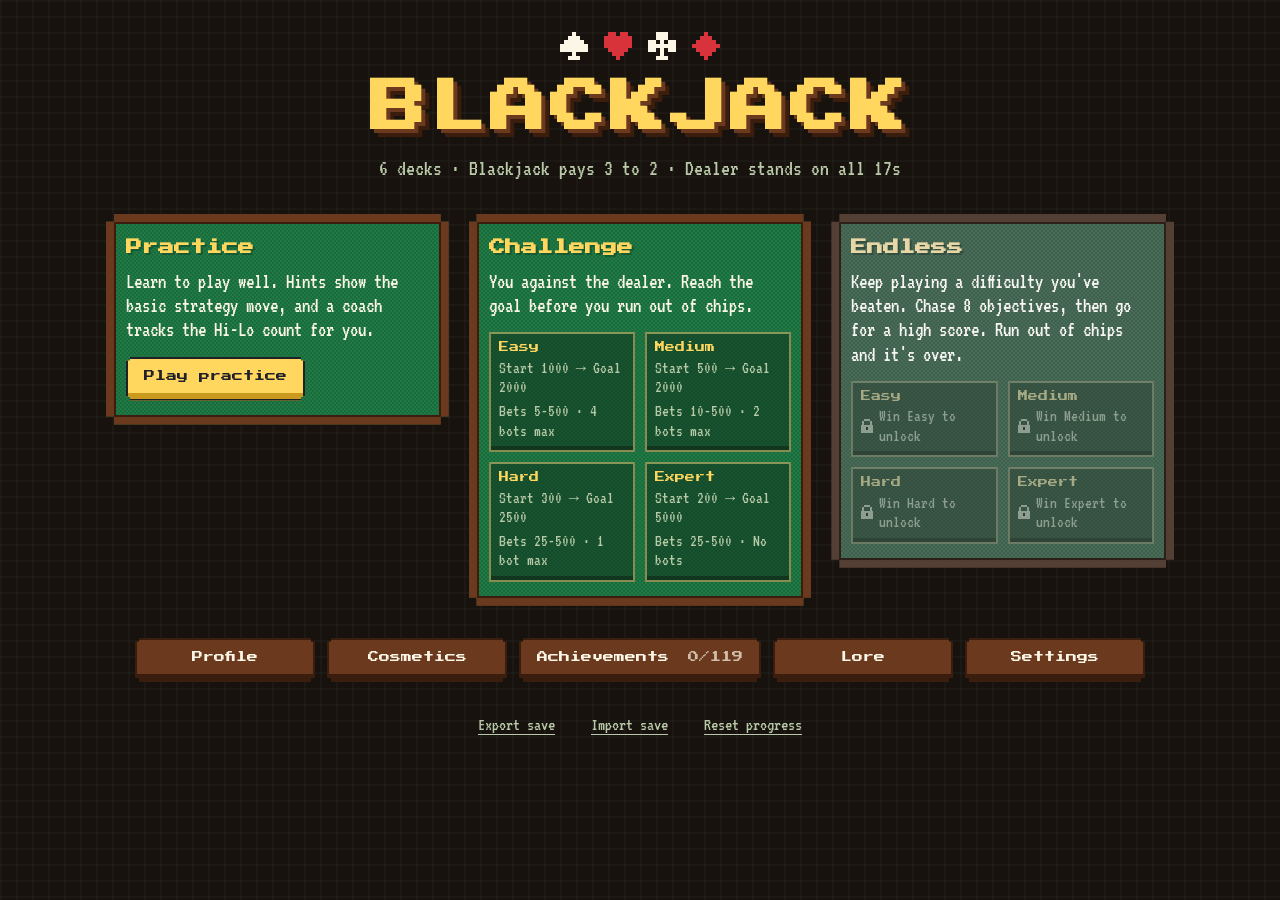
==== commit e8241d7b: "Add animated card backs, themed suits and animated aces for top-rarity sets Co-authored-by: Claude <" ====
--- a/index.html
+++ b/index.html
@@ -10,6 +10,7 @@
   <link rel="stylesheet" href="css/style.css">
   <link rel="stylesheet" href="css/scenarios.css">
   <link rel="stylesheet" href="css/cosmetics.css">
+  <link rel="stylesheet" href="css/cardfx.css">
   <link rel="stylesheet" href="css/dealertalk.css">
   <link rel="stylesheet" href="css/sound.css">
 </head>
@@ -68,6 +69,7 @@
   <script src="js/dealers.js"></script>
   <script src="js/scenarios.js"></script>
   <script src="js/cosmetics.js"></script>
+  <script src="js/cardfx.js"></script>
   <script src="js/achievements.js"></script>
   <script src="js/lore.js"></script>
   <script src="js/phrases.js"></script>
--- a/css/cardfx.css
+++ b/css/cardfx.css
@@ -0,0 +1,17 @@
+/* Card FX: animated aces and pixel-sharp sprite sheets (drawn by js/cardfx.js). */
+html[data-cos-back] .card.back, .cos-back-art { image-rendering: pixelated; image-rendering: crisp-edges; }
+
+/* The ace art takes the place of the big pip: 36 x 44 on a 56 x 80 card, scaled with the card. */
+.card .fx-suit { overflow: visible; }
+.card::before {
+  position: absolute; left: 25%; top: 37.5%; width: 64.3%; height: 55%;
+  background-repeat: no-repeat; background-position: 0 0;
+  image-rendering: pixelated; image-rendering: crisp-edges;
+  animation-name: cardfx-ace; animation-iteration-count: infinite;
+  pointer-events: none;
+}
+@keyframes cardfx-ace { from { background-position-x: 0; } to { background-position-x: 100%; } }
+
+@media (prefers-reduced-motion: reduce) {
+  .card::before { animation: none !important; }
+}
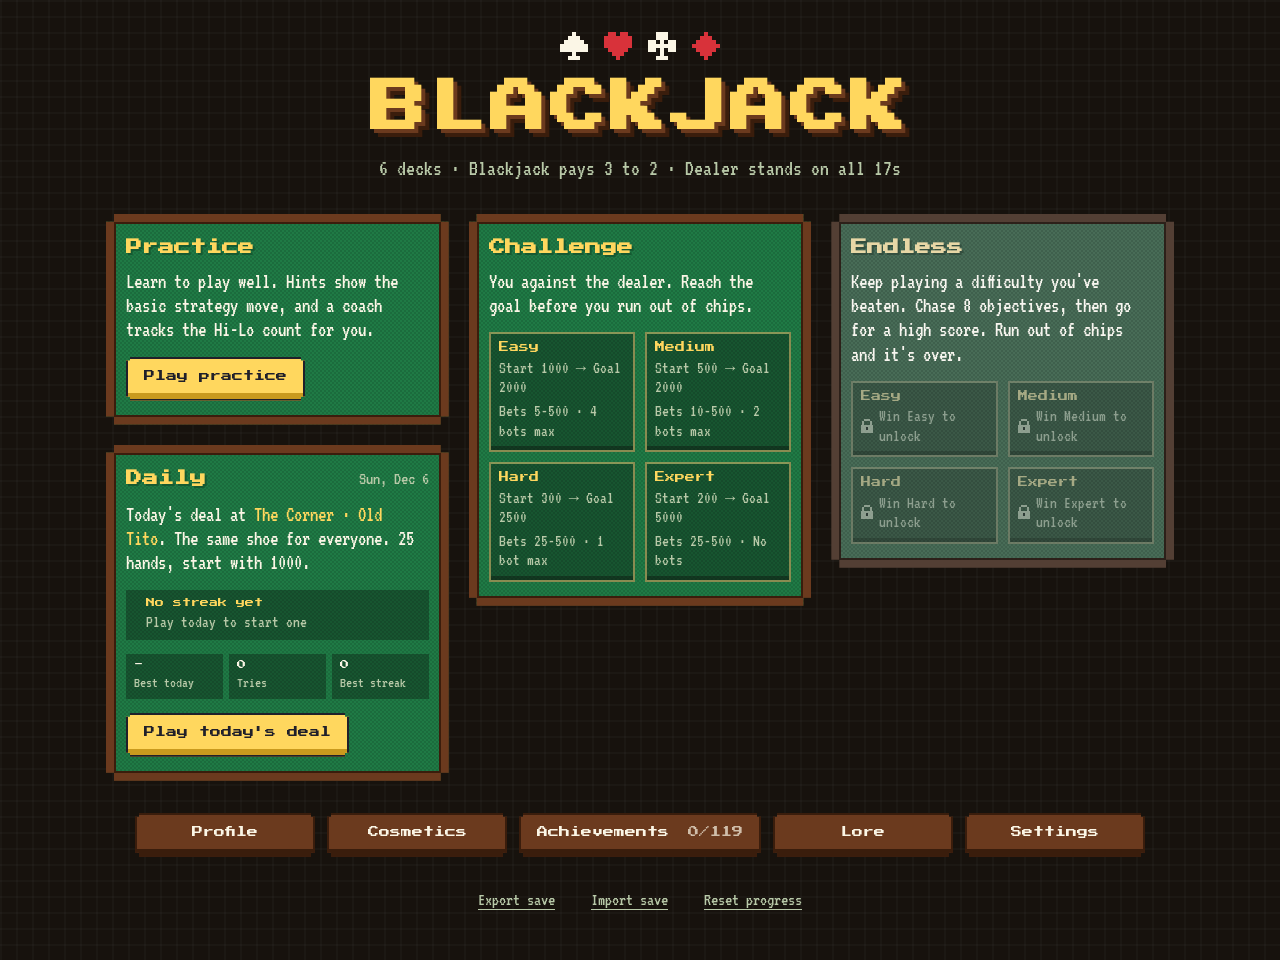
==== commit d7066110: "Add the Daily challenge and stats A new deal every day with the same shoe for everyone: 25 hands, be" ====
--- a/index.html
+++ b/index.html
@@ -13,6 +13,8 @@
   <link rel="stylesheet" href="css/cardfx.css">
   <link rel="stylesheet" href="css/dealertalk.css">
   <link rel="stylesheet" href="css/sound.css">
+  <link rel="stylesheet" href="css/sceneevents.css">
+  <link rel="stylesheet" href="css/stats.css">
 </head>
 <body>
   <!-- Main menu -->
@@ -31,6 +33,7 @@
         <div class="stat"><span class="stat-label">Bankroll</span><strong id="bankroll">0</strong></div>
         <div class="stat" id="goal-stat" hidden><span class="stat-label" id="goal-label">Goal</span><strong id="goal"></strong></div>
         <div class="stat"><span class="stat-label">Shoe</span><span id="shoe"></span></div>
+        <button id="stats-btn" class="btn btn-ghost" type="button" title="Session stats (T)">Stats</button>
         <button id="to-menu" class="btn btn-ghost" type="button">Menu</button>
       </div>
     </header>
@@ -60,21 +63,26 @@
   </div>
 
   <script src="js/save.js"></script>
+  <script src="js/prefs.js"></script>
   <script src="js/audio.js"></script>
   <script src="js/music.js"></script>
   <script src="js/engine.js"></script>
   <script src="js/strategy.js"></script>
   <script src="js/sprites.js"></script>
+  <script src="js/cardfx.js"></script>
   <script src="js/modes.js"></script>
   <script src="js/dealers.js"></script>
   <script src="js/scenarios.js"></script>
   <script src="js/cosmetics.js"></script>
-  <script src="js/cardfx.js"></script>
   <script src="js/achievements.js"></script>
   <script src="js/lore.js"></script>
   <script src="js/phrases.js"></script>
   <script src="js/dealertalk.js"></script>
   <script src="js/gamesounds.js"></script>
+  <script src="js/sessionstats.js"></script>
+  <script src="js/statsview.js"></script>
+  <script src="js/chipstacks.js"></script>
+  <script src="js/sceneevents.js"></script>
   <script src="js/ui.js"></script>
 </body>
 </html>
--- a/css/stats.css
+++ b/css/stats.css
@@ -0,0 +1,44 @@
+/* Daily card and result (js/ui.js) and stats screens (js/statsview.js). */
+.dl-card { min-width: 0; }
+.dl-head { display: flex; justify-content: space-between; gap: 10px; align-items: flex-start; }
+.dl-date { font-size: 18px; color: var(--muted); }
+.dl-place { color: var(--gold); font-weight: normal; }
+.dl-streak { display: grid; grid-template-columns: auto 1fr; gap: 4px 10px; align-items: center; background: rgba(11, 15, 10, 0.35); padding: 8px 10px; min-height: 48px; }
+.dl-streak .ic { grid-row: span 2; }
+.dl-streak b { font-family: var(--font-pixel); font-size: 9px; font-weight: normal; color: var(--gold); }
+.dl-streak span { font-size: 17px; color: var(--muted); }
+.dl-facts { display: grid; grid-template-columns: repeat(3, minmax(0, 1fr)); gap: 6px; }
+.dl-facts div { background: rgba(11, 15, 10, 0.35); padding: 6px 8px; }
+.dl-facts b { display: block; font-family: var(--font-pixel); font-size: 9px; font-weight: normal; color: var(--ink); font-variant-numeric: tabular-nums; }
+.dl-facts span { font-size: 15px; color: var(--muted); }
+.dl-done { font-family: var(--font-pixel); font-size: 8px; color: var(--win); }
+.dl-result { display: flex; align-items: center; gap: 10px; justify-content: center; font-size: 20px; }
+.dl-result b { color: var(--gold); font-weight: normal; }
+
+/* Profile > Stats */
+.stv { display: grid; gap: 16px; grid-template-columns: repeat(auto-fit, minmax(min(100%, 380px), 1fr)); align-items: start; }
+.stv-k { font-family: var(--font-pixel); font-size: 9px; color: var(--muted); margin: 0 0 8px; }
+.stv-k span { font-family: var(--font-text); font-size: 17px; color: #b8a890; margin-left: 6px; }
+.stv-tiles { display: grid; grid-template-columns: repeat(auto-fill, minmax(118px, 1fr)); gap: 6px; }
+.stv-tiles div, .stv-mini div { background: #0b0f0a; padding: 8px 10px; }
+.stv-tiles b, .stv-mini b { display: block; font-family: var(--font-pixel); font-size: 11px; font-weight: normal; color: var(--gold); margin-bottom: 4px; font-variant-numeric: tabular-nums; }
+.stv-tiles b.up, .stv-mini b.up { color: var(--win); }
+.stv-tiles b.down, .stv-mini b.down { color: var(--lose); }
+.stv-tiles span { font-size: 16px; color: #b8a890; }
+.stv-box { background: #0b0f0a; padding: 8px; margin-top: 8px; }
+.stv-graph { display: block; width: 100%; height: auto; }
+.stv-graph text { fill: #8a7a60; font-family: var(--font-text); font-size: 14px; }
+.stv-empty { margin: 0; font-size: 18px; color: #b8a890; }
+
+/* In-game session panel */
+.stv-pop { position: fixed; top: 84px; right: 16px; z-index: 60; width: min(calc(100vw - 32px), 360px); background: #120c08;
+  box-shadow: inset 0 0 0 2px var(--gold), 6px 6px 0 #0008; padding: 12px; display: grid; gap: 8px; }
+.stv-pop[hidden] { display: none; }
+.stv-pop h3 { margin: 0; font-family: var(--font-pixel); font-size: 10px; color: var(--gold); display: flex; justify-content: space-between; align-items: center; }
+.stv-x { font-family: var(--font-pixel); font-size: 8px; background: #2a1a10; color: var(--ink); border: 0; padding: 5px 7px; cursor: pointer; }
+.stv-mini { display: grid; grid-template-columns: repeat(3, minmax(0, 1fr)); gap: 4px; }
+.stv-mini div { padding: 6px; }
+.stv-mini b { font-size: 9px; color: var(--ink); }
+.stv-mini span { font-size: 14px; color: #b8a890; }
+#stats-btn.on { background: var(--gold); color: var(--btn-ink); }
+.mode-col { display: grid; gap: 20px; align-content: start; min-width: 0; }
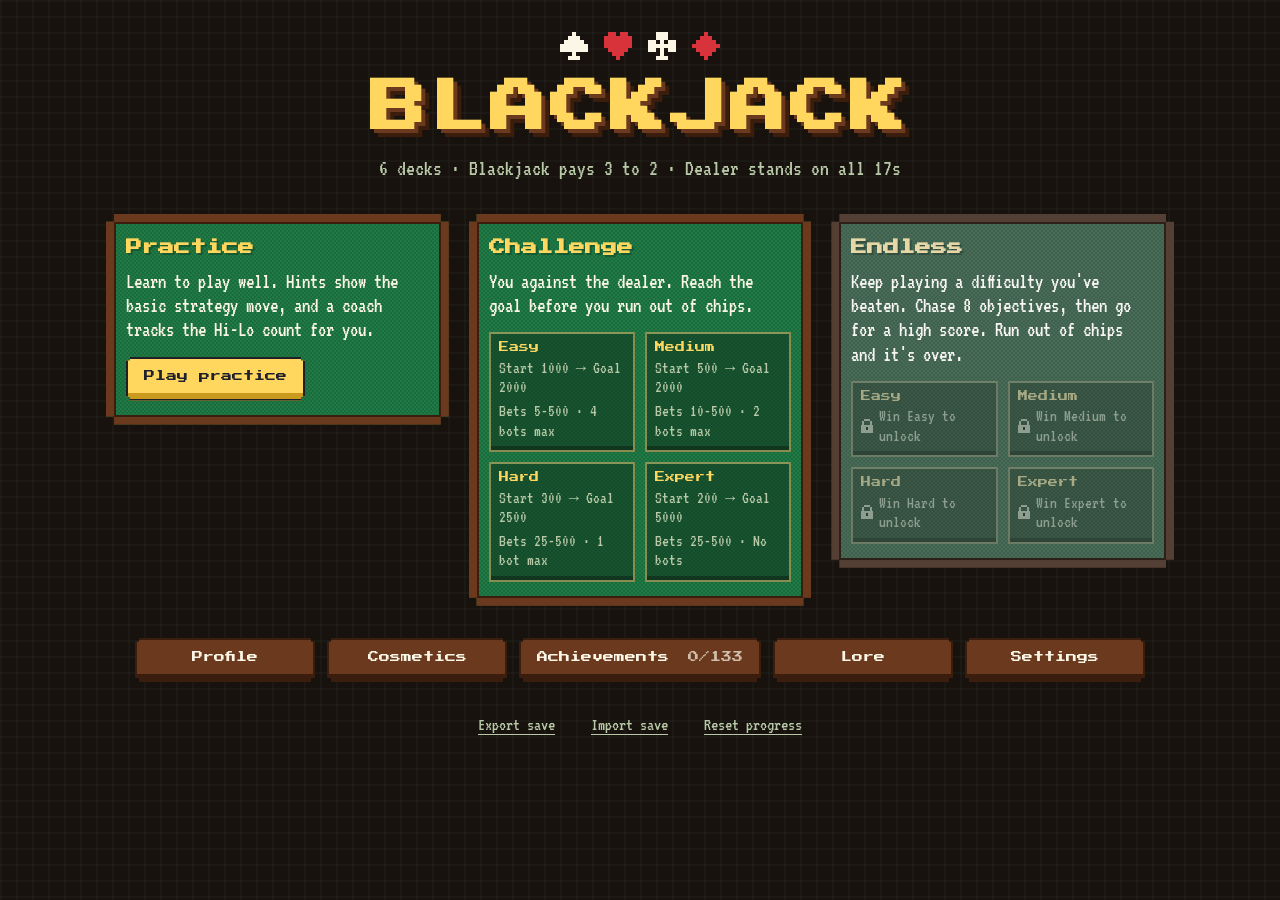
==== commit 8c2d65ac: "Add scene events, Eyewitness and Sunrise sets and new achievements Something happens in every casino" ====
--- a/index.html
+++ b/index.html
@@ -14,7 +14,6 @@
   <link rel="stylesheet" href="css/dealertalk.css">
   <link rel="stylesheet" href="css/sound.css">
   <link rel="stylesheet" href="css/sceneevents.css">
-  <link rel="stylesheet" href="css/stats.css">
 </head>
 <body>
   <!-- Main menu -->
@@ -33,7 +32,6 @@
         <div class="stat"><span class="stat-label">Bankroll</span><strong id="bankroll">0</strong></div>
         <div class="stat" id="goal-stat" hidden><span class="stat-label" id="goal-label">Goal</span><strong id="goal"></strong></div>
         <div class="stat"><span class="stat-label">Shoe</span><span id="shoe"></span></div>
-        <button id="stats-btn" class="btn btn-ghost" type="button" title="Session stats (T)">Stats</button>
         <button id="to-menu" class="btn btn-ghost" type="button">Menu</button>
       </div>
     </header>
@@ -79,8 +77,6 @@
   <script src="js/phrases.js"></script>
   <script src="js/dealertalk.js"></script>
   <script src="js/gamesounds.js"></script>
-  <script src="js/sessionstats.js"></script>
-  <script src="js/statsview.js"></script>
   <script src="js/chipstacks.js"></script>
   <script src="js/sceneevents.js"></script>
   <script src="js/ui.js"></script>
--- a/css/cosmetics.css
+++ b/css/cosmetics.css
@@ -370,3 +370,6 @@
 
 /* Unknown Signal card faces: a scan line rolls down the card */
 @keyframes cos-ghost-sweep { from { background-position: 0 100%, 0 0; } to { background-position: 0 -33%, 0 0; } }
+
+/* Sunrise card faces: the glow climbs up the card and back */
+@keyframes cos-sunrise { from { background-position: 0 100%; } to { background-position: 0 0; } }
--- a/css/sceneevents.css
+++ b/css/sceneevents.css
@@ -0,0 +1,55 @@
+/* Scene events (js/sceneevents.js). Two layers sized to the scene picture: the back one sits in the room (under the
+   table and the cards), the front one over everything but never takes clicks. Units inside are the scene's pixels. */
+.scene-fx { position: fixed; pointer-events: none; }
+.scene-fx svg { display: block; width: 100%; height: 100%; overflow: visible; image-rendering: pixelated; }
+.scene-fx-front { z-index: 35; }
+
+.scene-fx .fx-move { animation: fx-move var(--t) linear both; }
+@keyframes fx-move { from { transform: translate(0, 0); } to { transform: translate(var(--dx, 0px), var(--dy, 0px)); } }
+.scene-fx .fx-frameA { animation: fx-frame var(--f) steps(1) infinite; }
+.scene-fx .fx-frameB { animation: fx-frame var(--f) steps(1) infinite calc(var(--f) / -2); }
+@keyframes fx-frame { 0% { opacity: 1; } 50% { opacity: 0; } }
+.scene-fx .fx-show { opacity: 0; animation: fx-show calc(var(--to) - var(--from)) steps(1) var(--from); }
+@keyframes fx-show { 0%, 100% { opacity: 1; } }
+.scene-fx .fx-fade { opacity: 0; animation: fx-fade var(--t) linear both; }
+@keyframes fx-fade { 0% { opacity: 0; } 15%, 85% { opacity: var(--o); } 100% { opacity: 0; } }
+.scene-fx .fx-blink { animation: fx-frame var(--f) steps(1) infinite; }
+.scene-fx .fx-bob { animation: fx-bob 1.6s steps(4) infinite alternate; }
+@keyframes fx-bob { from { transform: translateY(0); } to { transform: translateY(-2px); } }
+.scene-fx .fx-rise { animation: fx-rise var(--t) linear both; }
+@keyframes fx-rise { 0% { opacity: 0; transform: translate(0, 0); } 15% { opacity: 1; } 100% { opacity: 0; transform: translate(4px, -22px); } }
+.scene-fx .fx-smoke { opacity: 0; animation: fx-smoke 2.6s linear both; transform-box: fill-box; transform-origin: 50% 50%; }
+@keyframes fx-smoke { 0% { opacity: 0; transform: translate(0, 0) scale(1); } 20% { opacity: 0.55; } 100% { opacity: 0; transform: translate(-8px, -20px) scale(2.4); } }
+.scene-fx .fx-dim { opacity: 0; animation: fx-dim 2.6s steps(1) both; }
+@keyframes fx-dim { 0% { opacity: 0.55; } 8% { opacity: 0.1; } 14% { opacity: 0.6; } 22% { opacity: 0.05; } 30% { opacity: 0.7; } 70% { opacity: 0.7; } 76% { opacity: 0.2; } 82% { opacity: 0.5; } 90%, 100% { opacity: 0; } }
+.scene-fx .fx-flash { opacity: 0; animation: fx-flash 2.4s steps(1) both; }
+@keyframes fx-flash { 0% { opacity: 0.75; } 6% { opacity: 0; } 12% { opacity: 0.9; } 18% { opacity: 0.2; } 26%, 100% { opacity: 0; } }
+.scene-fx .fx-bolt { opacity: 0; animation: fx-bolt 2.4s steps(1) both; }
+@keyframes fx-bolt { 0% { opacity: 1; } 6% { opacity: 0; } 12% { opacity: 1; } 26%, 100% { opacity: 0; } }
+.scene-fx .fx-siren { opacity: 0; animation: fx-siren 0.7s steps(1) 5 both; }
+.scene-fx .fx-siren2 { animation-delay: 0.35s; }
+@keyframes fx-siren { 0% { opacity: 1; } 50%, 100% { opacity: 0; } }
+.scene-fx .fx-shrink { animation: fx-shrink 0.9s ease-in both; transform-box: fill-box; transform-origin: 50% 50%; }
+@keyframes fx-shrink { from { transform: scale(1); opacity: 1; } to { transform: scale(0.2); opacity: 0; } }
+.scene-fx .fx-stretch { animation: fx-stretch 4.8s ease-in both; transform-box: fill-box; transform-origin: 0 50%; }
+@keyframes fx-stretch { 0% { transform: scale(1, 1); opacity: 1; } 70% { transform: scale(3, 0.5); opacity: 1; } 100% { transform: scale(6, 0.1); opacity: 0; } }
+.scene-fx .fx-peek { animation: fx-peek 6.5s steps(6) both; }
+@keyframes fx-peek { 0% { transform: translateY(8px); } 20%, 80% { transform: translateY(0); } 100% { transform: translateY(8px); } }
+
+/* Events that move the room itself */
+body.fx-chandelier #scene-backdrop .sc-chandelier { animation: fx-swing 1.05s ease-in-out 4 alternate both; }
+@keyframes fx-swing { from { transform: rotate(-6deg); } to { transform: rotate(6deg); } }
+body.fx-glitch #scene-backdrop .sc-sign { animation: fx-glitch 0.18s steps(1) infinite; }
+@keyframes fx-glitch { 0% { transform: translate(0, 0); opacity: 1; } 25% { transform: translate(1px, 0); opacity: 0.2; } 50% { transform: translate(-1px, 1px); opacity: 1; } 75% { transform: translate(0, -1px); opacity: 0.5; } }
+body.fx-shake #scene-backdrop .scene-art svg, body.fx-shake #game { animation: fx-shake 0.7s steps(1) 2; }
+@keyframes fx-shake { 0% { translate: 0 0; } 15% { translate: 6px 2px; } 30% { translate: -5px -2px; } 45% { translate: 4px 1px; } 60% { translate: -3px 0; } 75% { translate: 2px -1px; } 90% { translate: 0 0; } }
+body.fx-shake .chip-rack .px-chip, body.fx-shake .stack-chip, body.fx-shake .chip-stacks { animation: fx-rattle 0.12s steps(1) 10; }
+@keyframes fx-rattle { 50% { transform: translateY(-2px); } }
+/* light bending round the black hole: the room wobbles and its colours shift */
+body.fx-warp #scene-backdrop .scene-art svg { animation: fx-lens 3.2s ease-in-out both; transform-origin: 50% 18%; }
+@keyframes fx-lens {
+  0%, 100% { transform: none; filter: none; }
+  20% { transform: scale(1.04, 0.97) skewX(1.5deg); filter: hue-rotate(30deg) saturate(1.5); }
+  45% { transform: scale(0.97, 1.03) skewX(-1.5deg); filter: hue-rotate(-25deg) saturate(1.3); }
+  70% { transform: scale(1.02, 0.99) skewX(0.6deg); filter: hue-rotate(10deg); }
+}
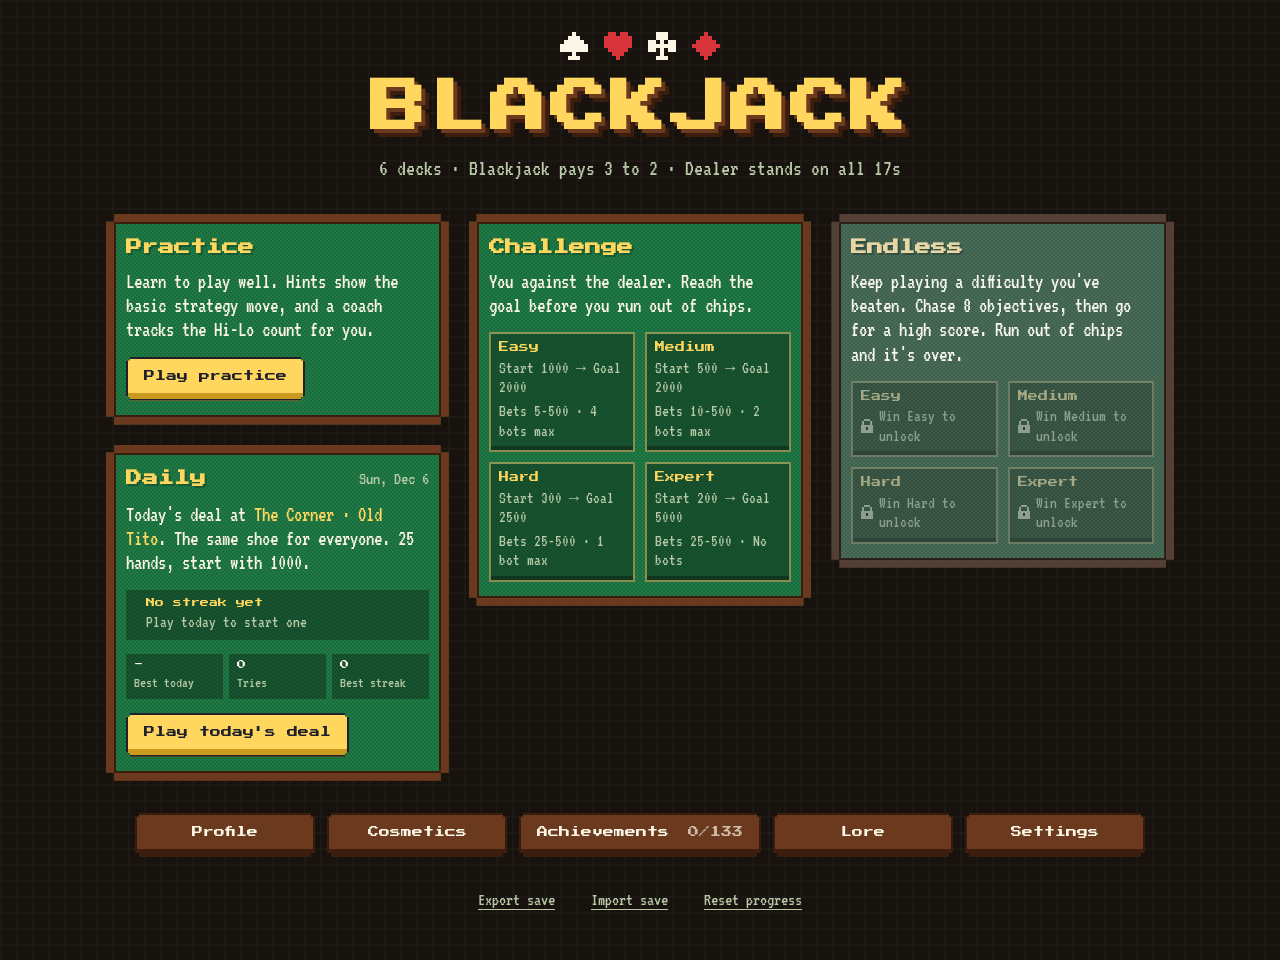
==== commit b09c570a: "Deal cards from the shoe with animated moves Cards now fly from the shoe to each hand and turn face " ====
--- a/index.html
+++ b/index.html
@@ -11,9 +11,11 @@
   <link rel="stylesheet" href="css/scenarios.css">
   <link rel="stylesheet" href="css/cosmetics.css">
   <link rel="stylesheet" href="css/cardfx.css">
+  <link rel="stylesheet" href="css/tablefx.css">
   <link rel="stylesheet" href="css/dealertalk.css">
   <link rel="stylesheet" href="css/sound.css">
   <link rel="stylesheet" href="css/sceneevents.css">
+  <link rel="stylesheet" href="css/stats.css">
 </head>
 <body>
   <!-- Main menu -->
@@ -32,6 +34,7 @@
         <div class="stat"><span class="stat-label">Bankroll</span><strong id="bankroll">0</strong></div>
         <div class="stat" id="goal-stat" hidden><span class="stat-label" id="goal-label">Goal</span><strong id="goal"></strong></div>
         <div class="stat"><span class="stat-label">Shoe</span><span id="shoe"></span></div>
+        <button id="stats-btn" class="btn btn-ghost" type="button" title="Session stats (T)">Stats</button>
         <button id="to-menu" class="btn btn-ghost" type="button">Menu</button>
       </div>
     </header>
@@ -77,8 +80,12 @@
   <script src="js/phrases.js"></script>
   <script src="js/dealertalk.js"></script>
   <script src="js/gamesounds.js"></script>
+  <script src="js/sessionstats.js"></script>
+  <script src="js/statsview.js"></script>
   <script src="js/chipstacks.js"></script>
   <script src="js/sceneevents.js"></script>
+  <script src="vendor/gsap.min.js"></script>
+  <script src="js/tablefx.js"></script>
   <script src="js/ui.js"></script>
 </body>
 </html>
--- a/css/style.css
+++ b/css/style.css
@@ -454,3 +454,43 @@
 }
 /* The top bar's margin no longer pushes the page 12px past the window (no stray scrollbar). */
 body { display: flow-root; }
+
+/* Settings > Reduce motion (js/prefs.js): the same as the system setting, for every animation in the game. */
+html[data-reduce-motion], html[data-reduce-motion] *, html[data-reduce-motion] *::before, html[data-reduce-motion] *::after {
+  animation: none !important; transition: none !important;
+}
+
+/* ---------- betting: quick actions, active chip, drag and drop ---------- */
+.bet-actions { gap: 8px; }
+.bet-actions .btn-small { width: auto; min-height: 34px; padding: 10px 10px 13px; }
+.bet-actions .btn-small kbd { margin-left: 4px; }
+.chip-btn.active-chip .px-chip { transform: translateY(-4px); }
+.chip-btn.active-chip > span { color: var(--gold); }
+.chip-btn:not(:disabled) { touch-action: none; }
+.seat.player .bet-spot:not(.empty) { cursor: grab; touch-action: none; }
+body.chip-dragging, body.chip-dragging * { cursor: grabbing !important; user-select: none; }
+.drag-chip { position: fixed; z-index: 200; pointer-events: none; transform: translate(-50%, -50%); width: 42px; height: 42px; }
+.drag-chip .px-chip { width: 42px; height: 42px; filter: drop-shadow(0 4px 0 rgba(11, 15, 10, 0.6)); }
+.drag-chip span {
+  position: absolute; left: 50%; top: 100%; transform: translateX(-50%); font-family: var(--font-pixel); font-size: 8px;
+  color: var(--gold); background: rgba(11, 15, 10, 0.85); padding: 2px 4px; white-space: nowrap;
+}
+.seat.drop-target { box-shadow: inset 0 0 0 4px var(--gold); }
+body[data-view="3d"] .seats > .seat.drop-target .seat-head { background: var(--gold); color: var(--card-ink); }
+body[data-view="3d"] .seats > .seat.drop-target .bet-spot { box-shadow: inset 0 0 0 2px var(--gold), 0 0 0 2px var(--gold); }
+body[data-view="3d"] .controls .bet-actions .btn-small { min-height: 30px; padding: 8px 8px 11px; font-size: 7px; }
+
+/* ---------- chip stacks (js/chipstacks.js): side-view columns, one per chip value ---------- */
+.stack.stack-cols { width: auto; height: auto; display: flex; justify-content: center; }
+.chip-stacks { --u: 3px; display: flex; align-items: flex-end; filter: drop-shadow(0 2px 0 rgba(11, 15, 10, 0.55)); }
+.chip-stacks .cs-col { display: block; line-height: 0; }
+.chip-stacks .cs-col + .cs-col { margin-left: calc(var(--u) * -3); }
+.chip-stacks .px-stack { display: block; width: calc(14 * var(--u)); height: calc(var(--h) * var(--u)); }
+body[data-view="3d"] .chip-stacks { --u: 2px; }
+/* a chip that would vanish into the felt gets a one-pixel rim in the felt's line colour (js/chipstacks.js) */
+.chip-stacks .cs-col.rim .px-stack {
+  --rim: color-mix(in srgb, var(--felt-line) 75%, transparent);
+  filter: drop-shadow(var(--u) 0 0 var(--rim)) drop-shadow(calc(var(--u) * -1) 0 0 var(--rim))
+    drop-shadow(0 var(--u) 0 var(--rim)) drop-shadow(0 calc(var(--u) * -1) 0 var(--rim));
+}
+body[data-view="3d"] .bet-spot .stack.stack-cols { width: auto; bottom: 12px; }
--- a/css/cosmetics.css
+++ b/css/cosmetics.css
@@ -356,7 +356,9 @@
 
 /* ---------- Insanity rarity: a colour that never sits still ---------- */
 @property --holo { syntax: '<color>'; inherits: true; initial-value: #5af2ff; }
-:root { animation: cos-holo-hue 2.4s steps(24) infinite; }
+/* Only the things painted in the insanity colour animate it (they set --rar: var(--holo) inline). Animating it on
+   :root made the browser restyle the whole page ten times a second, which made the table stutter. */
+[style*="--holo"] { animation: cos-holo-hue 2.4s steps(24) infinite; }
 @keyframes cos-holo-hue {
   0%   { --holo: #ff4fd8; }
   17%  { --holo: #ffe14f; }
--- a/css/tablefx.css
+++ b/css/tablefx.css
@@ -0,0 +1,36 @@
+/* Table FX (js/tablefx.js): the layer the moving cards fly in, and the shoe and discard tray.
+   On the plain table (Practice, narrow windows) the shoe and tray are drawn at the felt's top corners; in the
+   scenes' stage layout they are invisible spots over the shoe and tray painted in the room. */
+#game { position: relative; }
+.tfx-fly { position: absolute; inset: 0; pointer-events: none; z-index: 40; overflow: visible; }
+.tfx-fly .card { position: absolute; left: 0; top: 0; margin: 0; transform-origin: 50% 50%; filter: drop-shadow(3px 3px 0 rgba(11, 15, 10, 0.55)); }
+.tfx-fly .card.back > *, .tfx-fly .card.back::before, .tfx-fly .card.back::after { display: none; }
+.card.tfx-wait { visibility: hidden; }
+
+.tfx-tray {
+  position: absolute; top: 30px; z-index: 0; pointer-events: none;
+  width: calc(var(--card-w) + 12px); height: calc(var(--card-h) + 12px);
+}
+.tfx-tray .card, .tfx-tray .tfx-anchor { position: absolute; left: 6px; top: 6px; }
+.tfx-tray .tfx-anchor:not(.card) { width: var(--card-w); height: var(--card-h); }
+.tfx-shoe { right: 36px; background: var(--rail-dark); box-shadow: inset 0 0 0 2px var(--rail-light); }
+.tfx-shoe::after { content: ""; position: absolute; left: 4px; right: 4px; bottom: 4px; height: 24px; background: var(--rail); box-shadow: inset 0 2px 0 var(--rail-light); }
+.tfx-discard { left: 36px; background: rgba(11, 15, 10, 0.3); box-shadow: inset 0 0 0 2px rgba(233, 210, 122, 0.4); }
+.tfx-pile { position: absolute; inset: 0; }
+
+/* Narrow windows: no room beside the dealer, so the spots stay but are not drawn. */
+@media (max-width: 720px) {
+  .tfx-tray { top: 20px; background: none; box-shadow: none; }
+  .tfx-shoe { right: 16px; } .tfx-discard { left: 16px; }
+  .tfx-tray::after, .tfx-tray .card { visibility: hidden; }
+}
+
+/* Stage layout: spots over the shoe and discard tray painted on the table, small because they are far away.
+   Positions are stage px relative to the felt box (see drawStage / drawTable3d in js/scenarios.js). */
+body[data-stage] .tfx-tray { background: none; box-shadow: none; width: 26px; height: 36px; }
+body[data-stage] .tfx-tray::after, body[data-stage] .tfx-tray .card { visibility: hidden; }
+body[data-stage] .tfx-tray .tfx-anchor { left: 0; top: 0; width: 26px; height: 36px; }
+body[data-stage] .tfx-shoe { left: 991px; right: auto; top: -30px; }
+body[data-stage] .tfx-discard { left: 83px; top: -26px; }
+body[data-view="3d"] .tfx-shoe { left: 831px; top: -46px; }
+body[data-view="3d"] .tfx-discard { left: 115px; top: -42px; }
--- a/css/sound.css
+++ b/css/sound.css
@@ -38,3 +38,7 @@
 }
 .snd-muted[hidden] { display: none; }
 .snd-muted svg { width: 22px; height: 18px; }
+
+/* Table settings (js/prefs.js): one-of-several choices sit side by side */
+.snd-seg { display: flex; gap: 6px; flex-wrap: wrap; justify-content: flex-end; }
+.snd-seg .snd-switch { min-width: 0; }
--- a/css/stats.css
+++ b/css/stats.css
@@ -0,0 +1,44 @@
+/* Daily card and result (js/ui.js) and stats screens (js/statsview.js). */
+.dl-card { min-width: 0; }
+.dl-head { display: flex; justify-content: space-between; gap: 10px; align-items: flex-start; }
+.dl-date { font-size: 18px; color: var(--muted); }
+.dl-place { color: var(--gold); font-weight: normal; }
+.dl-streak { display: grid; grid-template-columns: auto 1fr; gap: 4px 10px; align-items: center; background: rgba(11, 15, 10, 0.35); padding: 8px 10px; min-height: 48px; }
+.dl-streak .ic { grid-row: span 2; }
+.dl-streak b { font-family: var(--font-pixel); font-size: 9px; font-weight: normal; color: var(--gold); }
+.dl-streak span { font-size: 17px; color: var(--muted); }
+.dl-facts { display: grid; grid-template-columns: repeat(3, minmax(0, 1fr)); gap: 6px; }
+.dl-facts div { background: rgba(11, 15, 10, 0.35); padding: 6px 8px; }
+.dl-facts b { display: block; font-family: var(--font-pixel); font-size: 9px; font-weight: normal; color: var(--ink); font-variant-numeric: tabular-nums; }
+.dl-facts span { font-size: 15px; color: var(--muted); }
+.dl-done { font-family: var(--font-pixel); font-size: 8px; color: var(--win); }
+.dl-result { display: flex; align-items: center; gap: 10px; justify-content: center; font-size: 20px; }
+.dl-result b { color: var(--gold); font-weight: normal; }
+
+/* Profile > Stats */
+.stv { display: grid; gap: 16px; grid-template-columns: repeat(auto-fit, minmax(min(100%, 380px), 1fr)); align-items: start; }
+.stv-k { font-family: var(--font-pixel); font-size: 9px; color: var(--muted); margin: 0 0 8px; }
+.stv-k span { font-family: var(--font-text); font-size: 17px; color: #b8a890; margin-left: 6px; }
+.stv-tiles { display: grid; grid-template-columns: repeat(auto-fill, minmax(118px, 1fr)); gap: 6px; }
+.stv-tiles div, .stv-mini div { background: #0b0f0a; padding: 8px 10px; }
+.stv-tiles b, .stv-mini b { display: block; font-family: var(--font-pixel); font-size: 11px; font-weight: normal; color: var(--gold); margin-bottom: 4px; font-variant-numeric: tabular-nums; }
+.stv-tiles b.up, .stv-mini b.up { color: var(--win); }
+.stv-tiles b.down, .stv-mini b.down { color: var(--lose); }
+.stv-tiles span { font-size: 16px; color: #b8a890; }
+.stv-box { background: #0b0f0a; padding: 8px; margin-top: 8px; }
+.stv-graph { display: block; width: 100%; height: auto; }
+.stv-graph text { fill: #8a7a60; font-family: var(--font-text); font-size: 14px; }
+.stv-empty { margin: 0; font-size: 18px; color: #b8a890; }
+
+/* In-game session panel */
+.stv-pop { position: fixed; top: 84px; right: 16px; z-index: 60; width: min(calc(100vw - 32px), 360px); background: #120c08;
+  box-shadow: inset 0 0 0 2px var(--gold), 6px 6px 0 #0008; padding: 12px; display: grid; gap: 8px; }
+.stv-pop[hidden] { display: none; }
+.stv-pop h3 { margin: 0; font-family: var(--font-pixel); font-size: 10px; color: var(--gold); display: flex; justify-content: space-between; align-items: center; }
+.stv-x { font-family: var(--font-pixel); font-size: 8px; background: #2a1a10; color: var(--ink); border: 0; padding: 5px 7px; cursor: pointer; }
+.stv-mini { display: grid; grid-template-columns: repeat(3, minmax(0, 1fr)); gap: 4px; }
+.stv-mini div { padding: 6px; }
+.stv-mini b { font-size: 9px; color: var(--ink); }
+.stv-mini span { font-size: 14px; color: #b8a890; }
+#stats-btn.on { background: var(--gold); color: var(--btn-ink); }
+.mode-col { display: grid; gap: 20px; align-content: start; min-width: 0; }
